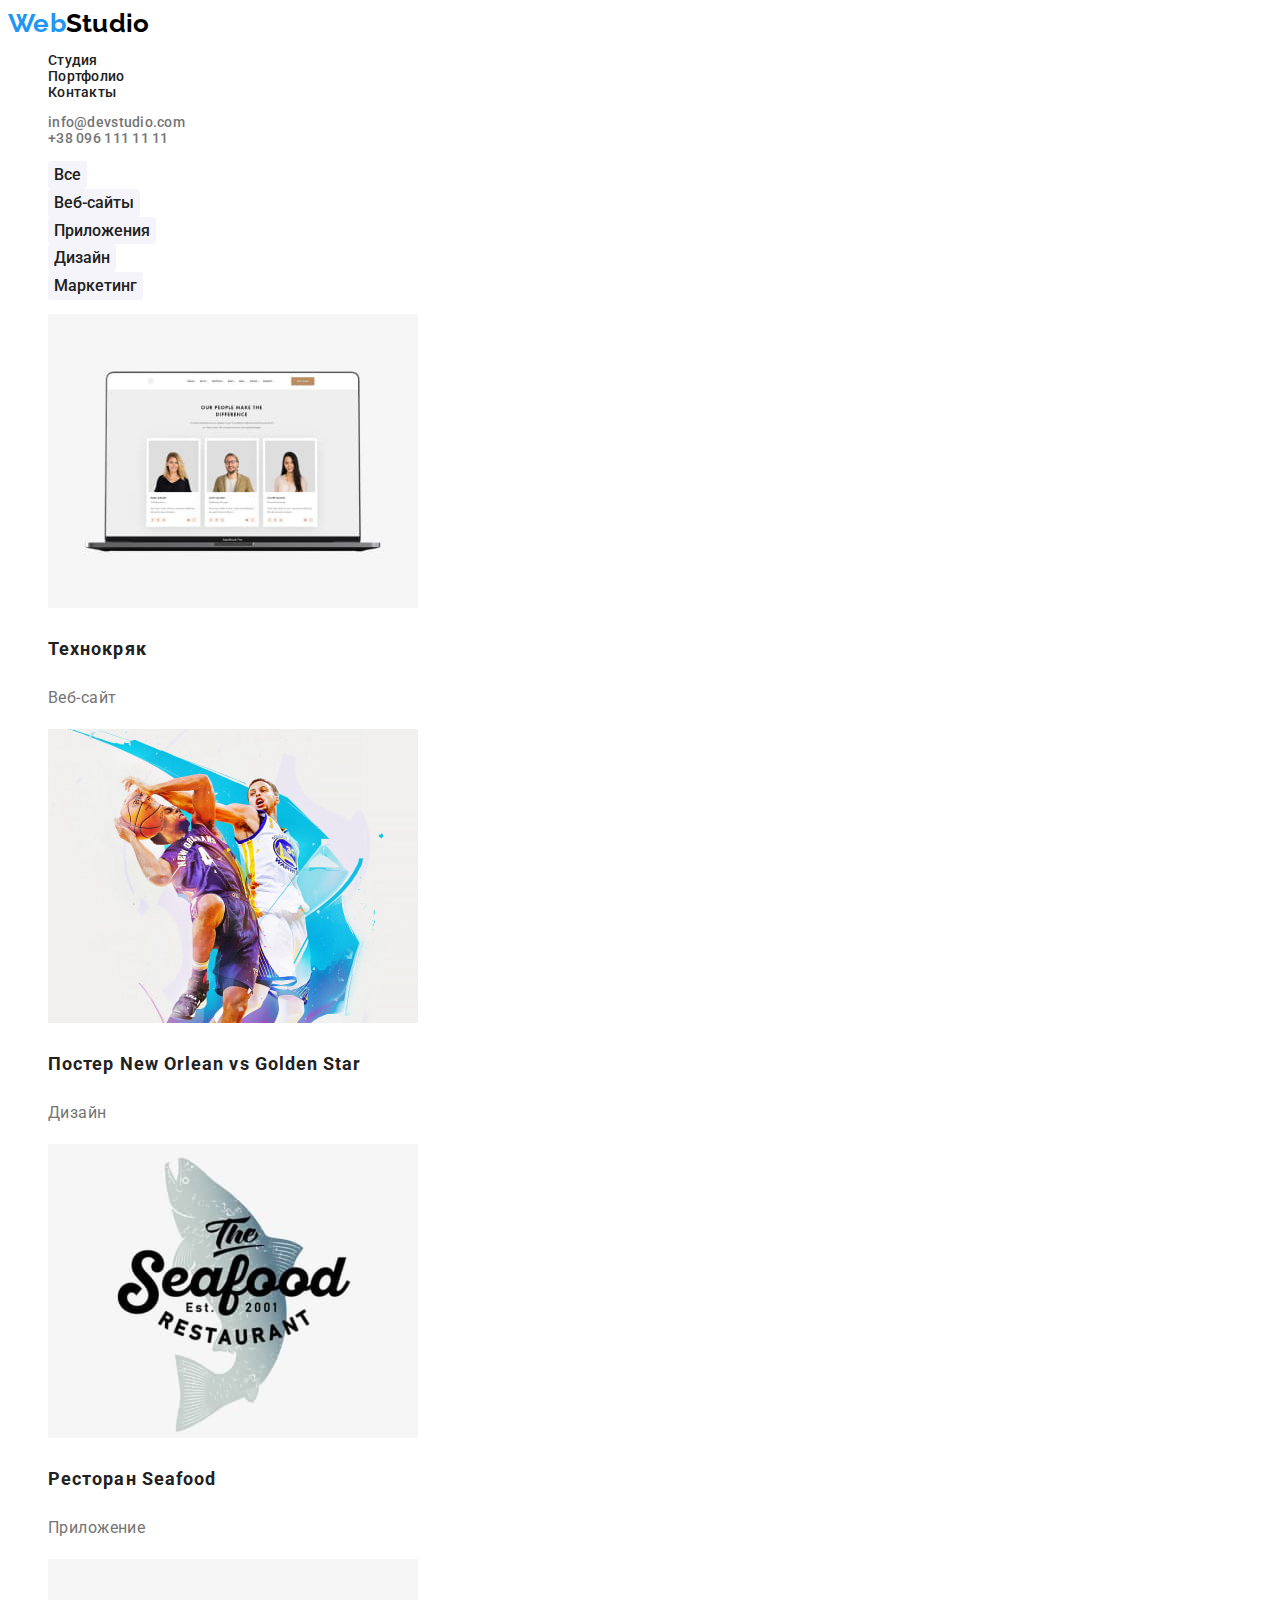
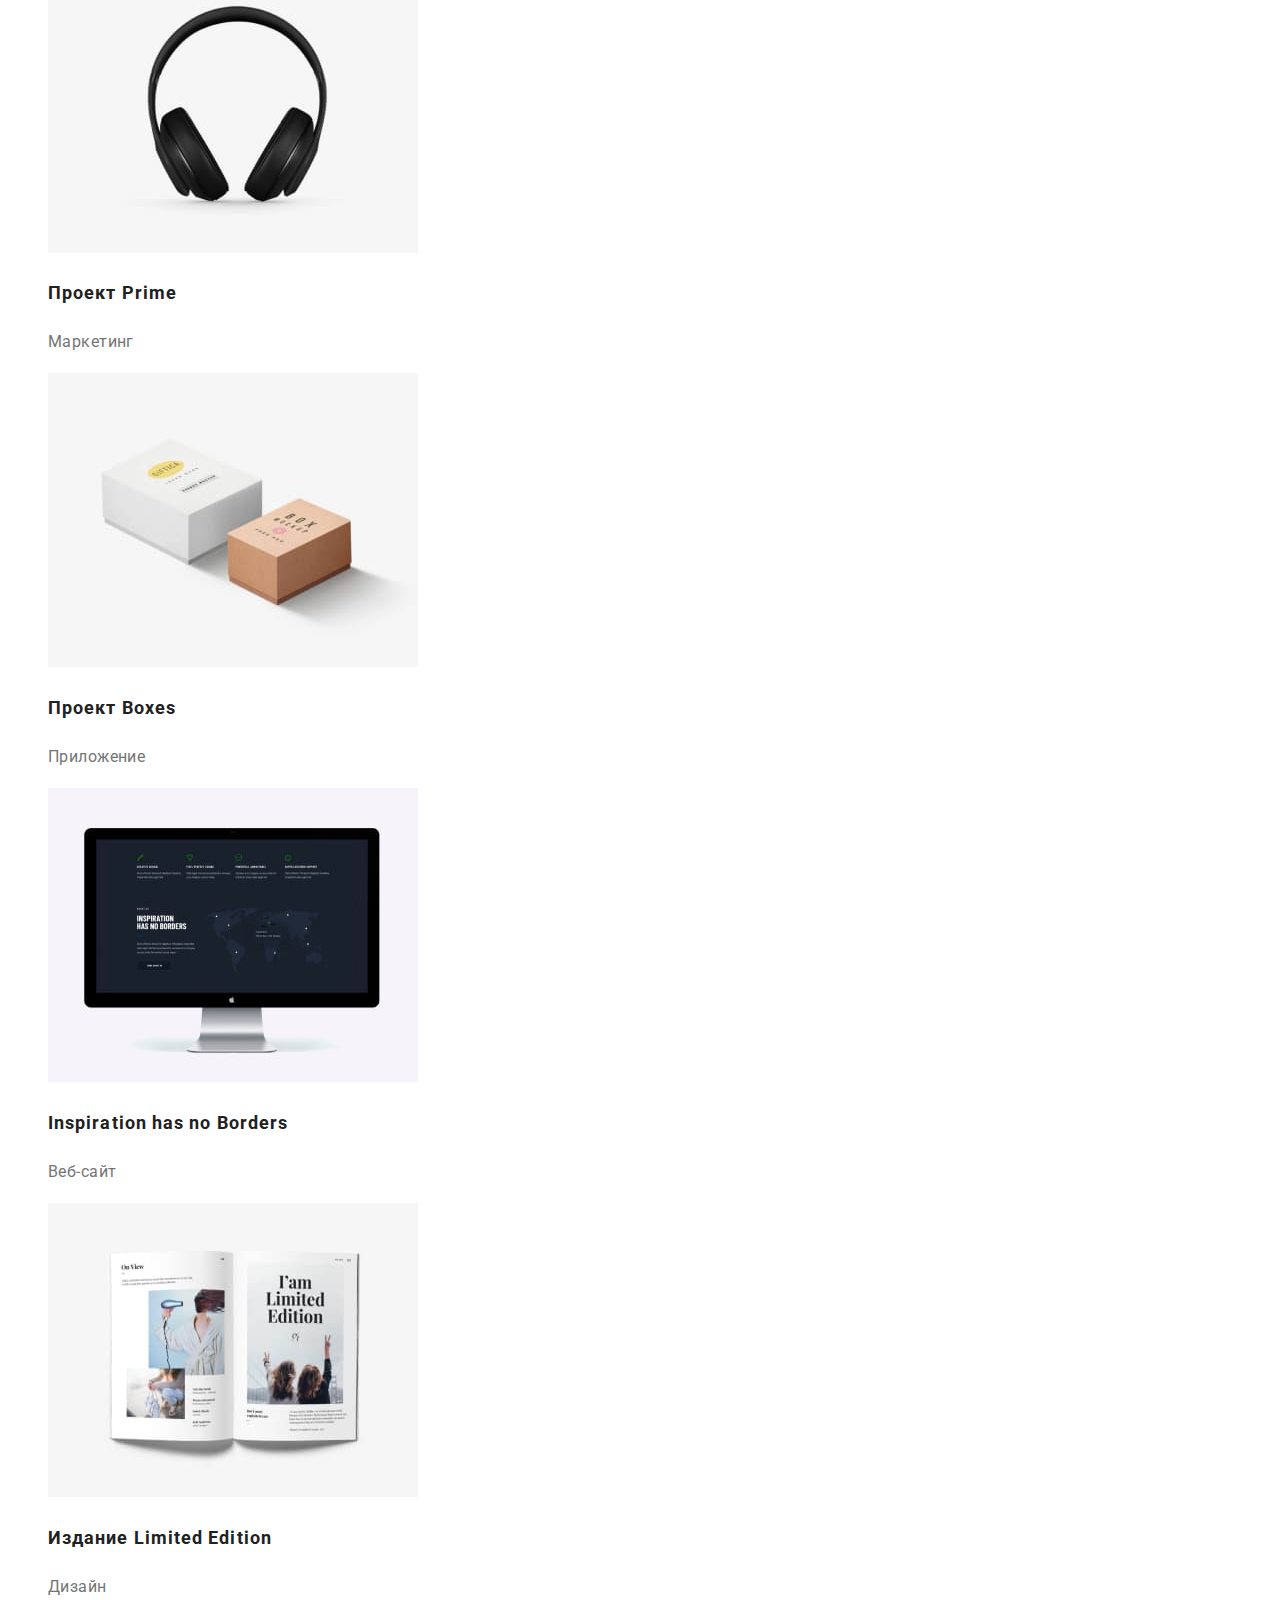
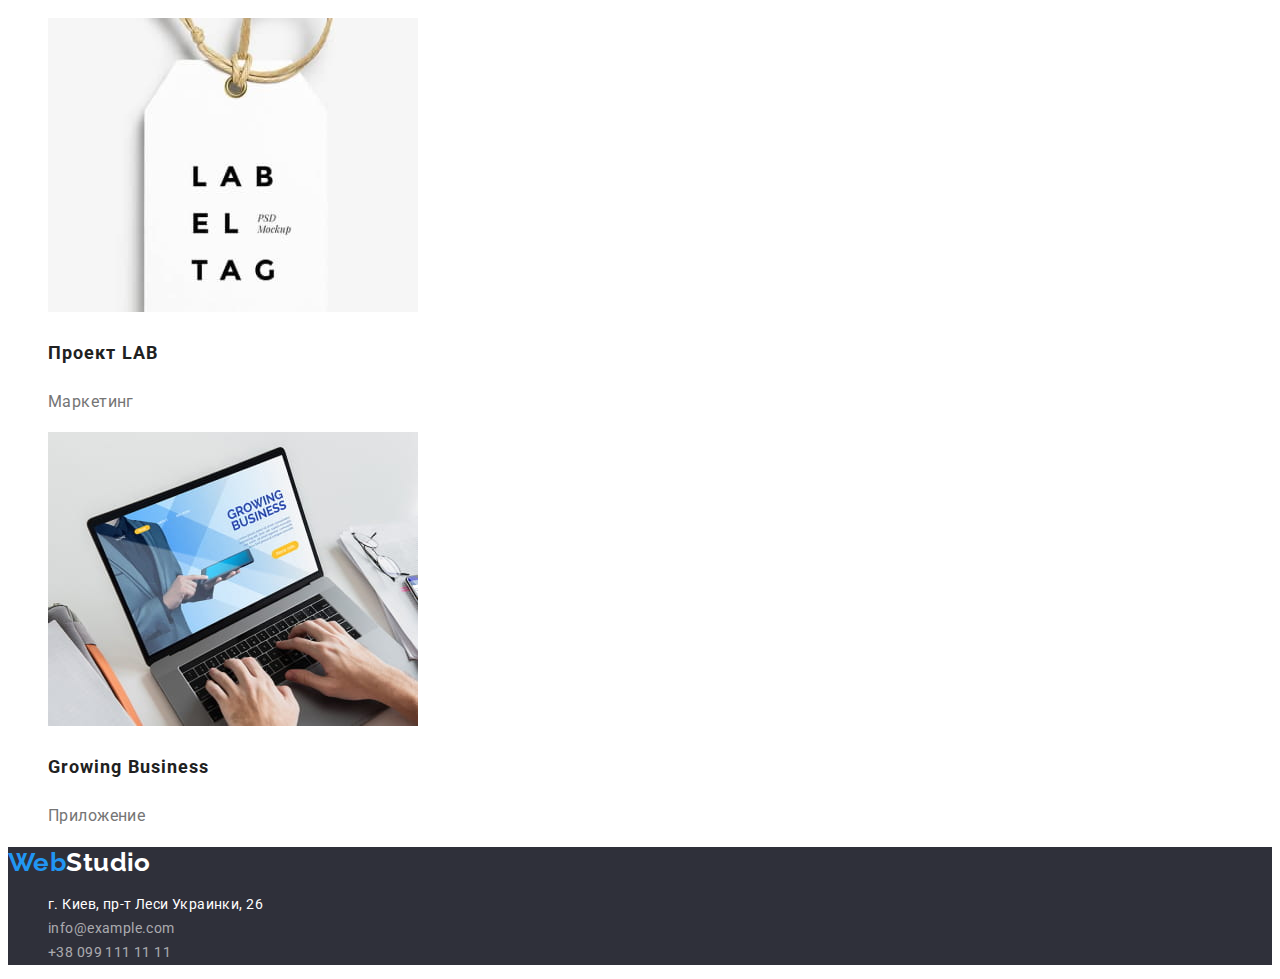
==== portfolio.html @ e0291666 "Initial commit" ====
<!DOCTYPE html>
<html lang="ru">
  <head>
    <meta charset="UTF-8" />
    <meta http-equiv="X-UA-Compatible" content="IE=edge" />
    <meta name="viewport" content="width=device-width, initial-scale=1.0" />
    <title>Portfolio</title>
    <link rel="stylesheet" href="./css/styles.css" />
    <link rel="preconnect" href="https://fonts.googleapis.com" />
    <link rel="preconnect" href="https://fonts.gstatic.com" crossorigin />
    <link
      href="https://fonts.googleapis.com/css2?family=Roboto:wght@400;500;700;900&display=swap"
      rel="stylesheet"
    />
    <link
      href="https://fonts.googleapis.com/css2?family=Raleway:wght@700&display=swap"
      rel="stylesheet"
    />
  </head>
  <body>
    <header class="header">
      <nav class="nav">
        <a href="./index.html" class="link logo">Web<span class="logo-black">Studio</span></a>
        <ul class="list nav-list">
          <li class="nav-item">
            <a href="./index.html" class="link nav-link">Студия</a>
          </li>
          <li class="nav-item">
            <a href="./portfolio.html" class="link nav-link">Портфолио</a>
          </li>
          <li class="nav-item">
            <a href="#address" class="link nav-link">Контакты</a>
          </li>
        </ul>
      </nav>
      <ul class="list contact-info-header">
        <li class="contact-item">
          <a href="mailto:info@devstudio.com" class="link contact-link"
            >info@devstudio.com</a
          >
        </li>
        <li class="contact-item">
          <a href="tel:+380961111111" class="link contact-link">+38 096 111 11 11</a>
        </li>
      </ul>
    </header>
    <main>
      <section class="projects">
        <h1 class="hidden-title">Наши проекты</h1>
        <ul class="list filter">
          <li><button type="button" class="filter-btn">Все</button></li>
          <li><button type="button" class="filter-btn">Веб-сайты</button></li>
          <li><button type="button" class="filter-btn">Приложения</button></li>
          <li><button type="button" class="filter-btn">Дизайн</button></li>
          <li><button type="button" class="filter-btn">Маркетинг</button></li>
        </ul>
        <ul class="list project-list">
          <li class="project-item">
            <a class="link project-link" href="">
              <img src="./image/porf1.jpg" alt="" width="370" />
              <h2 class="project-title">Технокряк</h2>
              <p class="project-type">Веб-сайт</p>
            </a>
          </li>
          <li>
            <a class="link project-link" href="">
              <img src="./image/porf2.jpg" alt="" width="370" />
              <h2 class="project-title">Постер New Orlean vs Golden Star</h2>
              <p class="project-type">Дизайн</p>
            </a>
          </li>
          <li>
            <a class="link project-link" href="">
              <img src="./image/porf3.jpg" alt="" width="370" />
              <h2 class="project-title">Ресторан Seafood</h2>
              <p class="project-type">Приложение</p>
            </a>
          </li>
          <li>
            <a class="link project-link" href="">
              <img src="./image/porf4.jpg" alt="" width="370" />
              <h2 class="project-title">Проект Prime</h2>
              <p class="project-type">Маркетинг</p>
            </a>
          </li>
          <li>
            <a class="link project-link" href="">
              <img src="./image/porf5.jpg" alt="" width="370" />
              <h2 class="project-title">Проект Boxes</h2>
              <p class="project-type">Приложение</p>
            </a>
          </li>
          <li>
            <a class="link project-link" href="">
              <img src="./image/porf6.jpg" alt="" width="370" />
              <h2 class="project-title">Inspiration has no Borders</h2>
              <p class="project-type">Веб-сайт</p>
            </a>
          </li>
          <li>
            <a class="link project-link" href="">
              <img src="./image/porf7.jpg" alt="" width="370" />
              <h2 class="project-title">Издание Limited Edition</h2>
              <p class="project-type">Дизайн</p>
            </a>
          </li>
          <li>
            <a class="link project-link" href="">
              <img src="./image/porf8.jpg" alt="" width="370" />
              <h2 class="project-title" >Проект LAB</h2>
              <p class="project-type">Маркетинг</p>
            </a>
          </li>
          <li>
            <a class="link project-link" href="">
              <img src="./image/porf9.jpg" alt="" width="370" />
              <h2 class="project-title">Growing Business</h2>
              <p class="project-type">Приложение</p>
            </a>
          </li>
        </ul>
      </section>
    </main>
    <footer class="footer">
      <a class="link logo" href="/"
        >Web<span class="logo-white">Studio</span></a
      >
      <address class="address" id="address">
        <ul class="list address-list">
          <li class="address-item">
            <a
              class="link address-link map-address"
              href="https://goo.gl/maps/3LtNG3wYuNu2vfbj9"
              rel="noopener noreferrer nofollow"
              target="_blank"
              >г. Киев, пр-т Леси Украинки, 26</a
            >
          </li>
          <li class="address-item">
            <a
              class="link address-link"
              href="mailto:info@example.com"
            >
              info@example.com</a
            >
          </li>
          <li class="address-item">
            <a class="link address-link" href="tel:+380991111111" 
              >+38 099 111 11 11</a
            >
          </li>
        </ul>
      </address>
    </footer>
  </body>
</html>
---- css/styles.css ----
:root {
  --brand-color: #2196f3;
  --black-color: #212121;
  --background: #2f303a;
  --grey-color: #757575;
  --white-color: #fff;
  --total-black: black;
  --transp-white: rgba(255, 255, 255, 0.6);
}
body {
  font-family: "Roboto", sans-serif;
  font-size: 14px;
  line-height: 1.71;
  letter-spacing: 0.03em;
  color: var(--grey-color)
}
.link {
  text-decoration: none;
  color: currentColor;
}
.list{ 
  list-style-type: none;
}
header {
  font-style: normal;
  font-weight: 500;
  line-height: 1.14;
  letter-spacing: 0.02em;
}
.logo {
  font-family: "Raleway";
  font-weight: 700;
  font-size: 26px;
  line-height: 1.19;
  color: var(--brand-color);
}

.logo-black {
  color: var(--total-black) ;
}
.logo-white {
  color: var(--white-color);
}

.nav-link {
  color: var(--black-color);
}

.nav-link:hover {
  color: var(--brand-color);
}

.contact-link:hover {
  color: var(--brand-color);
}

.hero {
  background: var(--background);
}
.hero-title {
  text-align: center;
  font-weight: 900;
  font-size: 44px;
  line-height: 1.36;
  letter-spacing: 0.06em;
  text-transform: uppercase;
  color: var(--white-color);
}

.order-btn {
  cursor: pointer;
  font-family: "Roboto";
  width: 200px;
  height: 50px;
  background: var(--brand-color);
  box-shadow: 0px 4px 4px rgba(0, 0, 0, 0.15);
  border-radius: 4px;
  border: 0;
  font-weight: 700;
  font-size: 16px;
  line-height: 1.87;
  align-items: center;
  text-align: center;
  letter-spacing: 0.06em;
  color: var(--white-color)
}

.hidden-title {
  display: none;
}


.characteristic-title {
  color: var(--black-color);
  font-size: 14px;
  line-height: 1.14;
  text-transform: uppercase;
}


.section-title {
  text-align: center;
  font-weight: 700;
  font-size: 36px;
  line-height: 1.17;
  color: var(--black-color);
}

.team-name {
  font-weight: 500;
  font-size: 16px;
  line-height: 1.18;
  color: var(--black-color);
}

.team-role {
  font-size: 16px;
  line-height: 1.18;
}


.footer {
  background: var(--background);
}

.address-link {
  color:  var(--transp-white);
}

.filter-btn {
  cursor: pointer;
  font-weight: 500;
  font-size: 16px;
  line-height: 1.62;
  text-align: center;
  color: var(--black-color);
  background: #f5f4fa;
  border-radius: 4px;
  border: 0;
  font-family: "Roboto";
}
.filter-btn:hover, .filter-btn:focus {
  color: var(--white-color);
  background-color: var(--brand-color);
}

.project-title {
  font-weight: 700;
  font-size: 18px;
  line-height: 2;
  letter-spacing: 0.06em;
  color: var(--black-color);
}
.project-type {
  font-size: 16px;
  line-height: 1.87;
}

address{
  font-style: normal;
}

.map-address {
  color: var(--white-color);
}
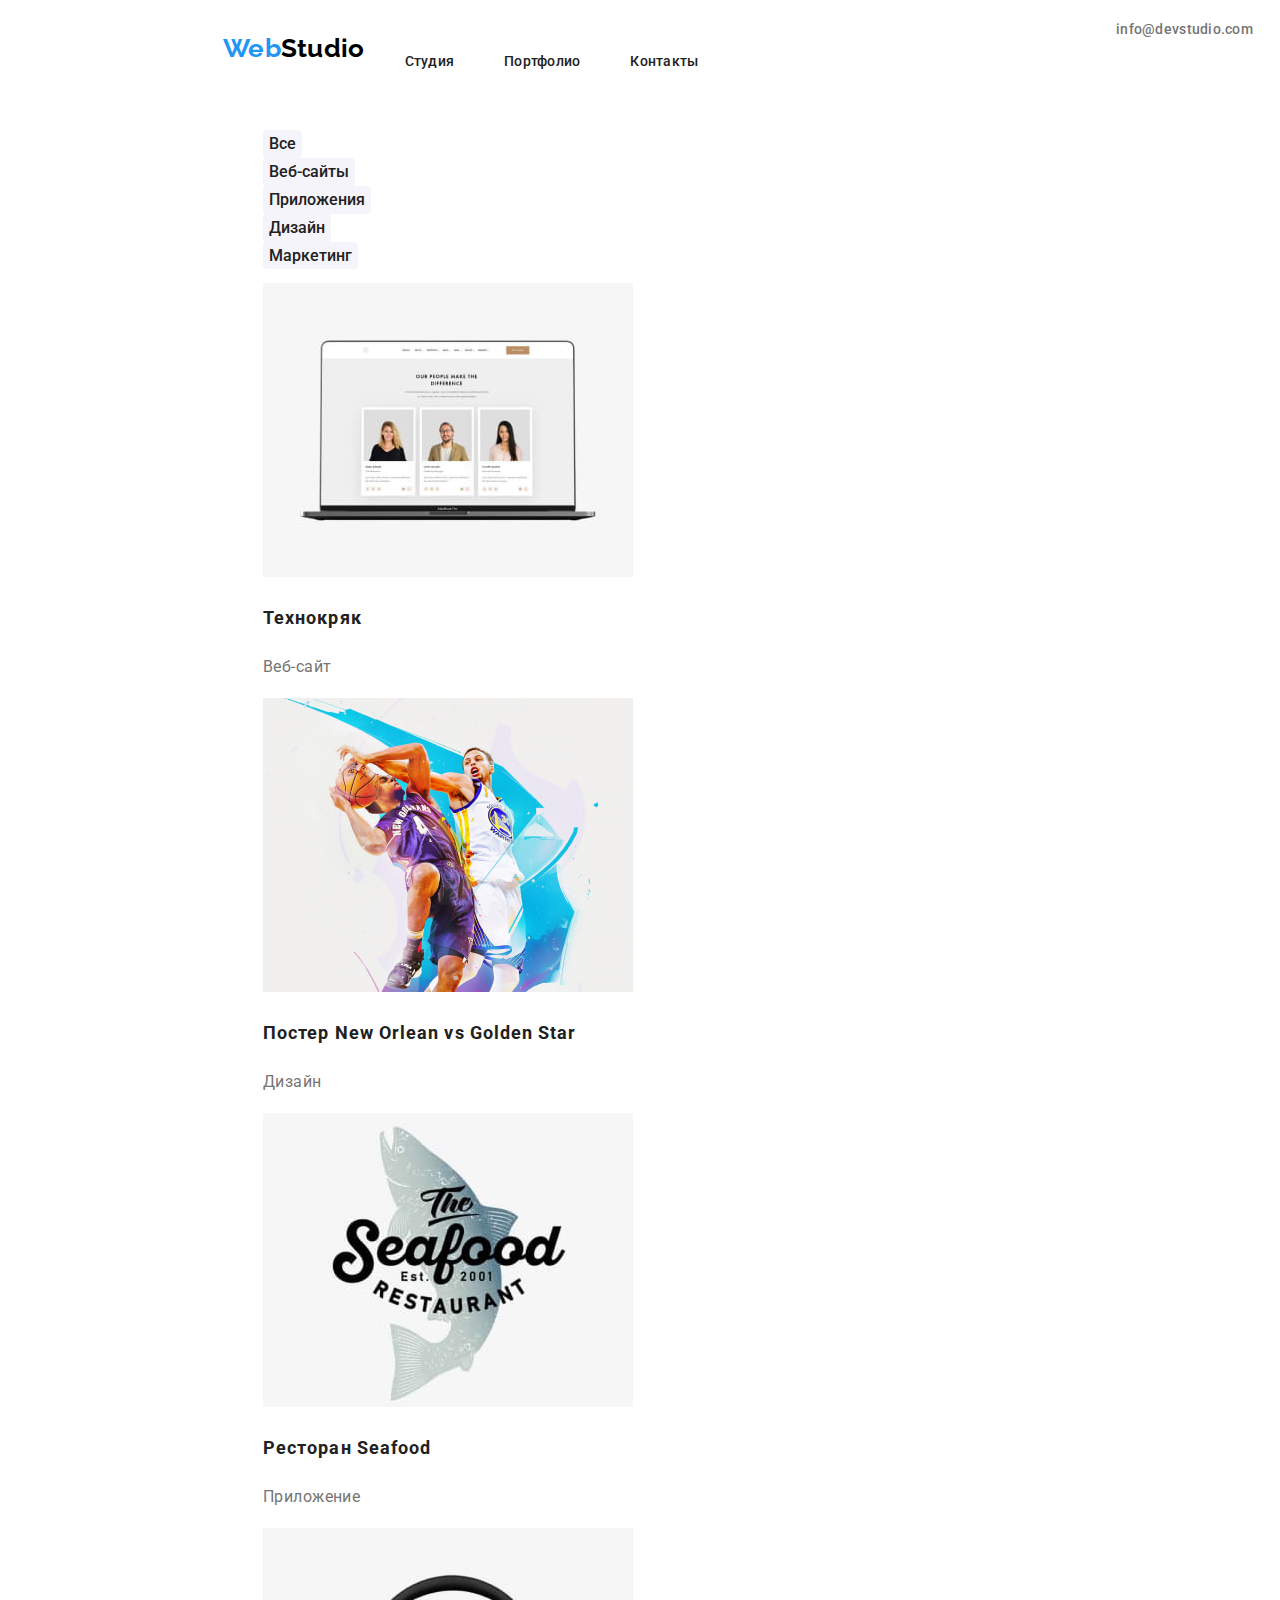
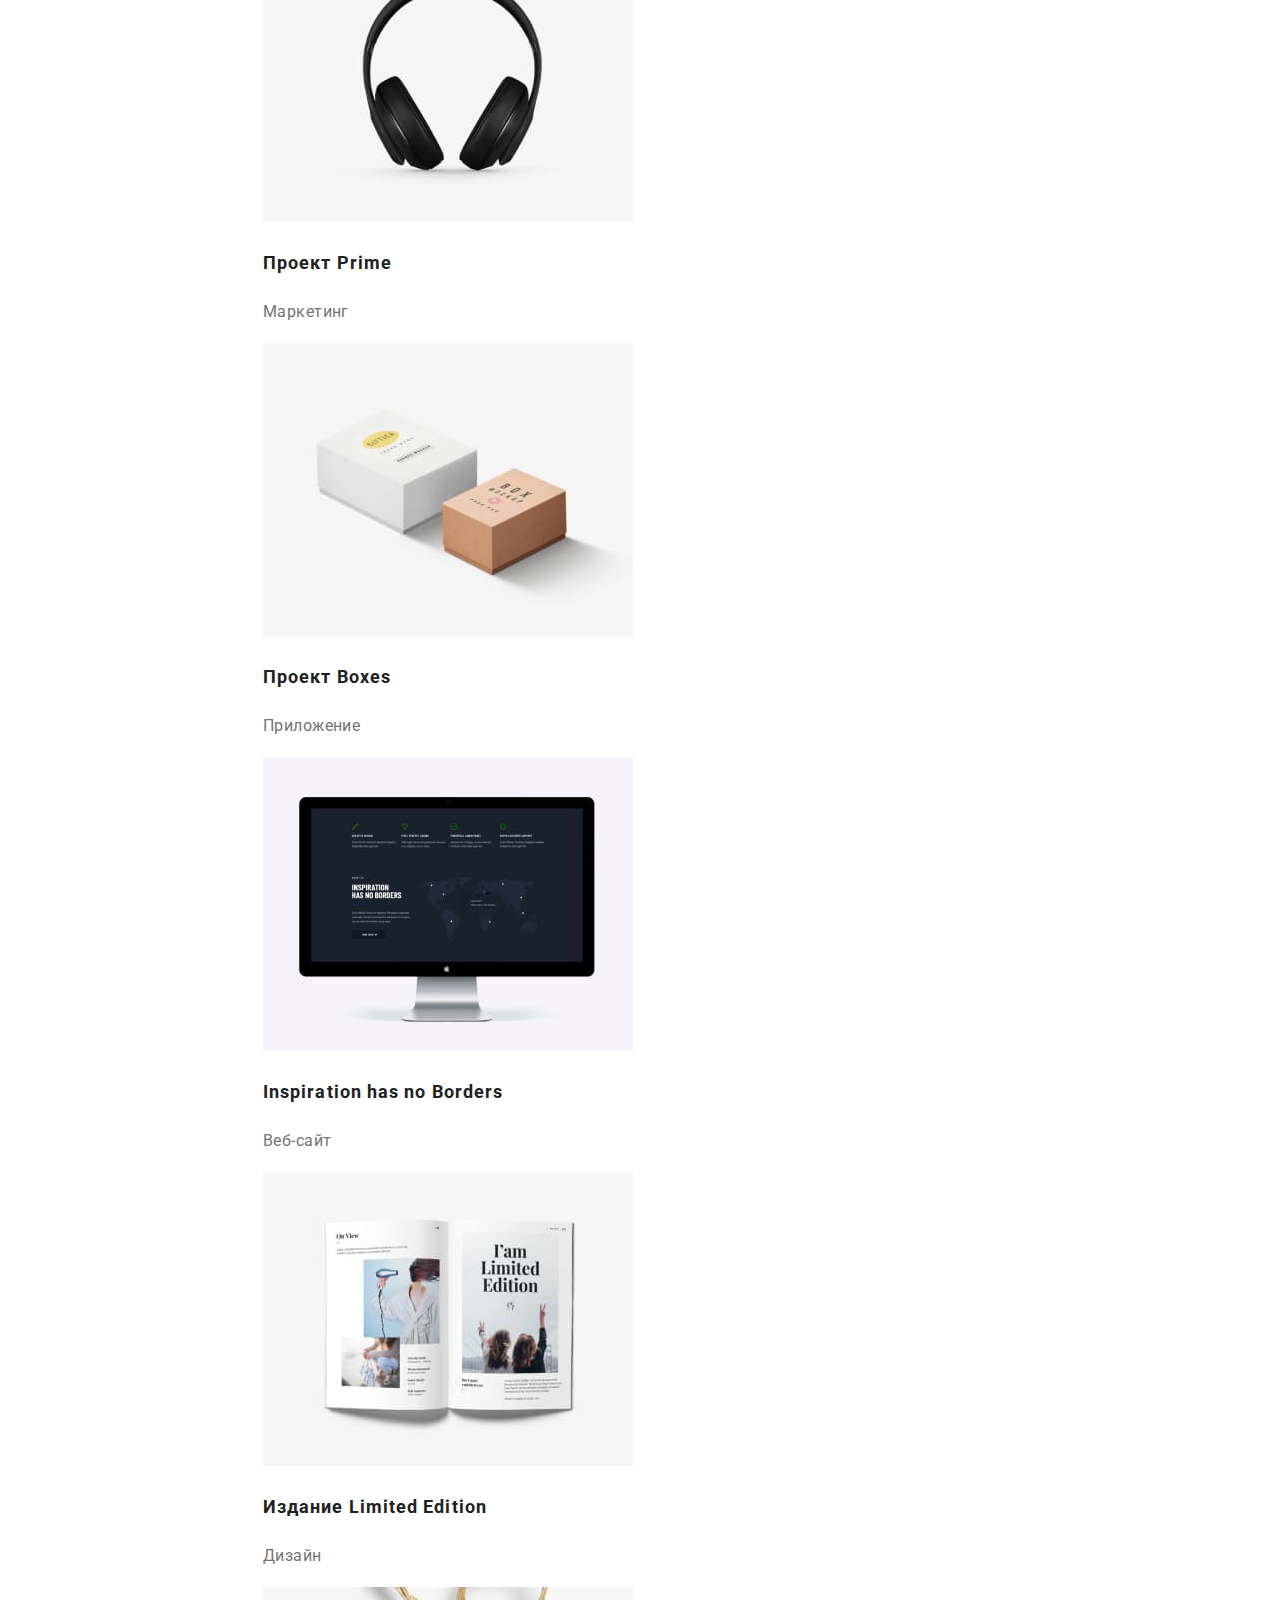
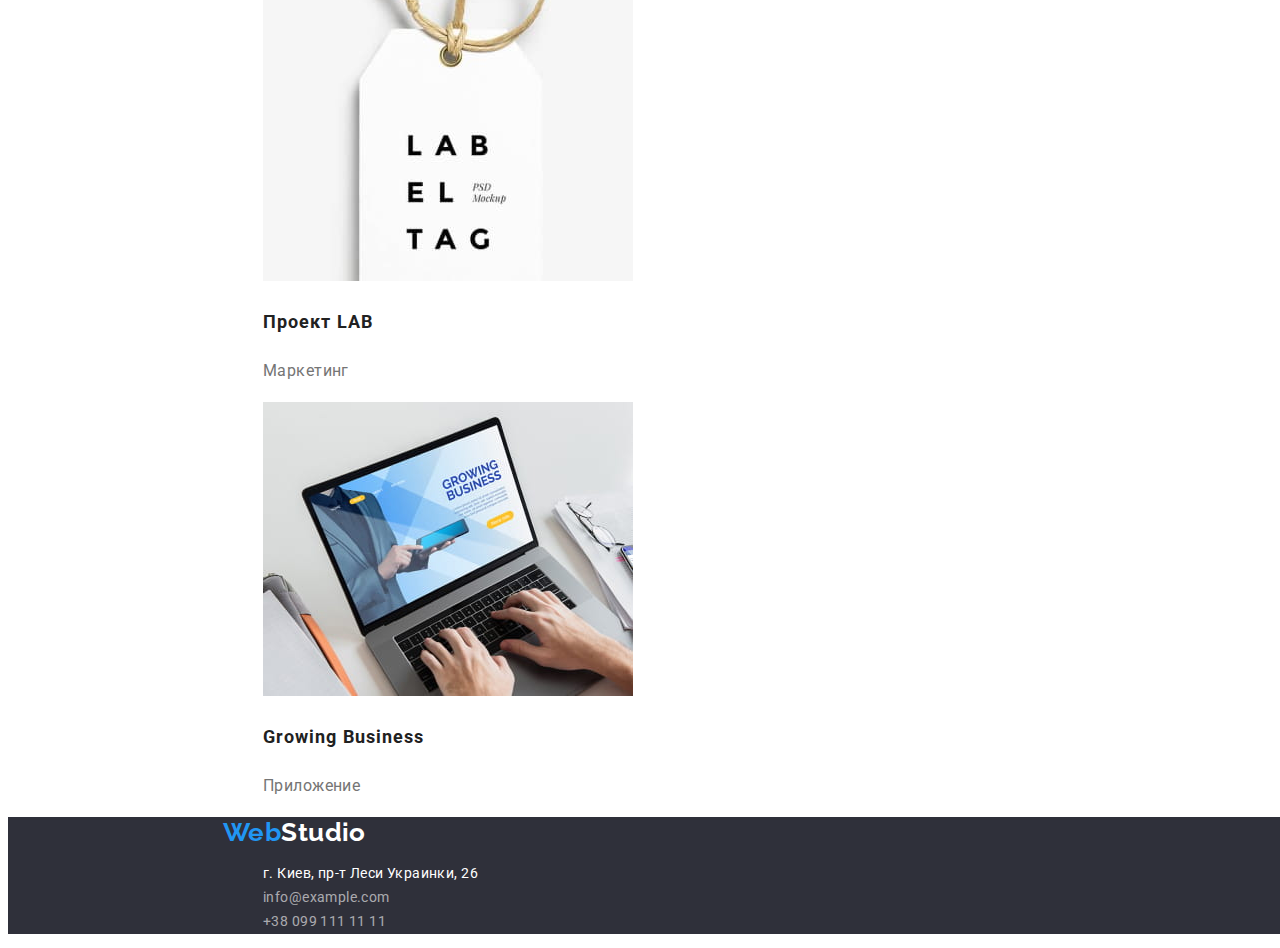
==== commit a7aea32b: "1" ====
--- a/portfolio.html
+++ b/portfolio.html
@@ -18,7 +18,7 @@
     />
   </head>
   <body>
-    <header class="header">
+    <header class="header container">
       <nav class="nav">
         <a href="./index.html" class="link logo">Web<span class="logo-black">Studio</span></a>
         <ul class="list nav-list">
@@ -45,7 +45,7 @@
       </ul>
     </header>
     <main>
-      <section class="projects">
+      <section class="projects container">
         <h1 class="hidden-title">Наши проекты</h1>
         <ul class="list filter">
           <li><button type="button" class="filter-btn">Все</button></li>
@@ -121,7 +121,7 @@
         </ul>
       </section>
     </main>
-    <footer class="footer">
+    <footer class="footer container">
       <a class="link logo" href="/"
         >Web<span class="logo-white">Studio</span></a
       >
--- a/css/styles.css
+++ b/css/styles.css
@@ -12,13 +12,13 @@
   font-size: 14px;
   line-height: 1.71;
   letter-spacing: 0.03em;
-  color: var(--grey-color)
+  color: var(--grey-color);
 }
 .link {
   text-decoration: none;
   color: currentColor;
 }
-.list{ 
+.list {
   list-style-type: none;
 }
 header {
@@ -26,6 +26,8 @@
   font-weight: 500;
   line-height: 1.14;
   letter-spacing: 0.02em;
+  display: flex;
+  justify-content: space-between;
 }
 .logo {
   font-family: "Raleway";
@@ -33,15 +35,21 @@
   font-size: 26px;
   line-height: 1.19;
   color: var(--brand-color);
+  padding-top: 25px;
+  padding-bottom: 25px;
 }
 
 .logo-black {
-  color: var(--total-black) ;
+  color: var(--total-black);
 }
 .logo-white {
   color: var(--white-color);
 }
 
+.nav-list {
+  padding-bottom: 32px;
+  padding-top: 32px;
+}
 .nav-link {
   color: var(--black-color);
 }
@@ -56,6 +64,10 @@
 
 .hero {
   background: var(--background);
+  height: 600px;
+  width: auto;
+  padding-top: 94px;
+  padding-bottom: 94px;
 }
 .hero-title {
   text-align: center;
@@ -82,21 +94,21 @@
   align-items: center;
   text-align: center;
   letter-spacing: 0.06em;
-  color: var(--white-color)
+  color: var(--white-color);
+  padding: 10 32;
 }
 
 .hidden-title {
   display: none;
 }
-
 
 .characteristic-title {
   color: var(--black-color);
   font-size: 14px;
   line-height: 1.14;
   text-transform: uppercase;
-}
-
+  margin-bottom: 10px;
+}
 
 .section-title {
   text-align: center;
@@ -104,6 +116,7 @@
   font-size: 36px;
   line-height: 1.17;
   color: var(--black-color);
+  margin-bottom: 50px;
 }
 
 .team-name {
@@ -118,13 +131,12 @@
   line-height: 1.18;
 }
 
-
 .footer {
   background: var(--background);
 }
 
 .address-link {
-  color:  var(--transp-white);
+  color: var(--transp-white);
 }
 
 .filter-btn {
@@ -139,7 +151,8 @@
   border: 0;
   font-family: "Roboto";
 }
-.filter-btn:hover, .filter-btn:focus {
+.filter-btn:hover,
+.filter-btn:focus {
   color: var(--white-color);
   background-color: var(--brand-color);
 }
@@ -156,10 +169,59 @@
   line-height: 1.87;
 }
 
-address{
+address {
   font-style: normal;
 }
 
 .map-address {
   color: var(--white-color);
+}
+
+.characteristic-list {
+  max-width: 1170px;
+  margin: 94px auto;
+  padding: 0 15px;
+  display: flex;
+  justify-content: space-between;
+}
+.characteristic-item {
+  width: 270px;
+}
+
+.activity-list {
+  width: 1170px;
+  display: flex;
+  justify-content: space-between;
+  margin: 0 auto;
+}
+
+.team {
+  margin-top: 94px;
+  padding: 94px 215px;
+}
+
+.team-list {
+  display: flex;
+  justify-content: space-between;
+}
+
+.nav-list {
+  display: flex;
+  justify-content: space-between;
+  width: 294px;
+  margin-right: 93px;
+}
+.nav {
+  display: flex;
+}
+.contact-info-header {
+  width: 307px;
+  display: flex;
+  justify-content: space-between;
+}
+
+.container{
+  width: 1200px;
+  padding-right: 215px;
+  padding-left: 215px;
 }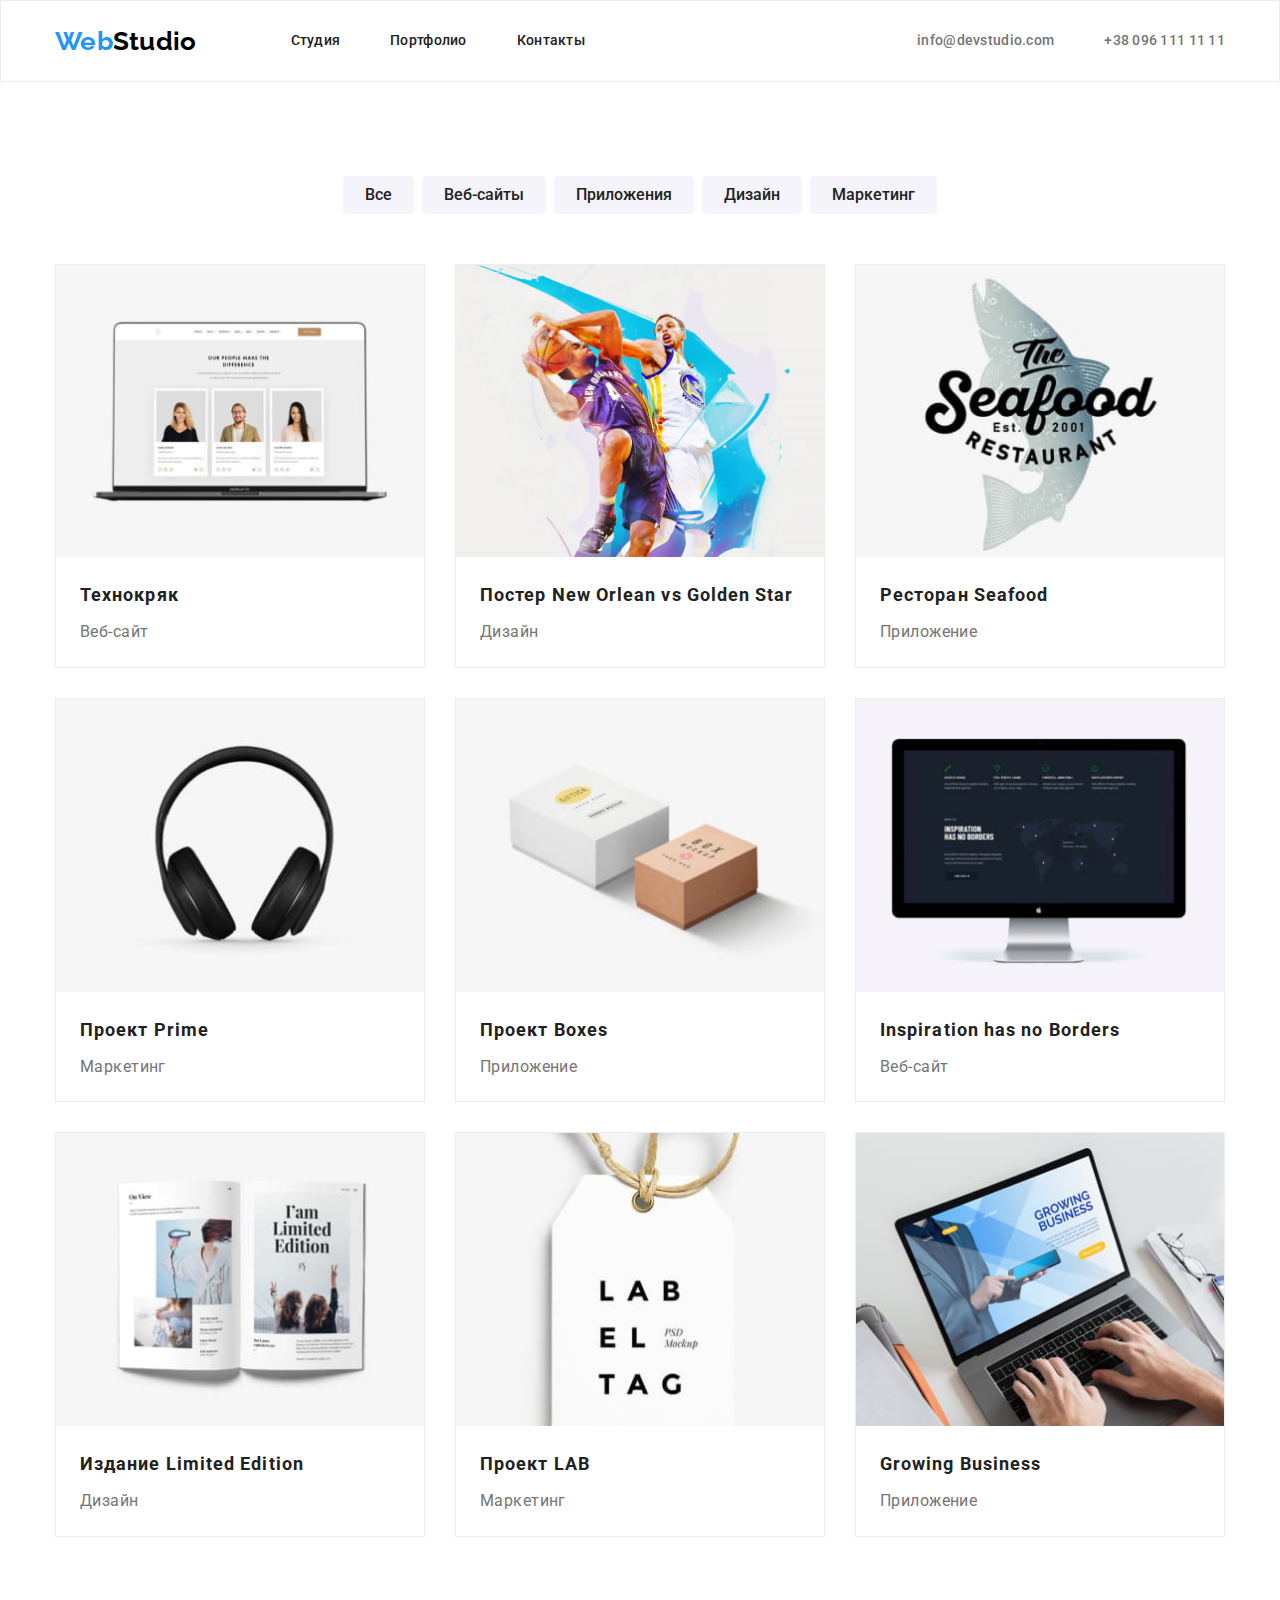
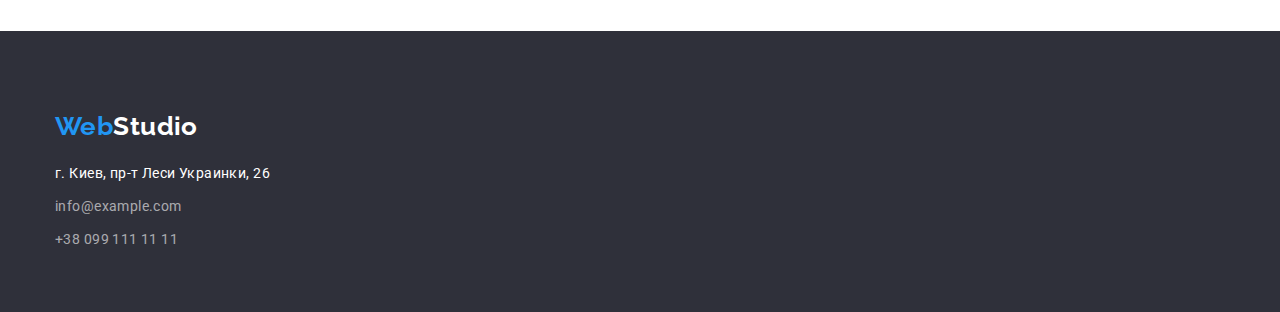
==== commit 83c5b7cd: "1attempt" ====
--- a/portfolio.html
+++ b/portfolio.html
@@ -5,6 +5,7 @@
     <meta http-equiv="X-UA-Compatible" content="IE=edge" />
     <meta name="viewport" content="width=device-width, initial-scale=1.0" />
     <title>Portfolio</title>
+    <link rel="stylesheet" href="./css/modern-normalise.css">
     <link rel="stylesheet" href="./css/styles.css" />
     <link rel="preconnect" href="https://fonts.googleapis.com" />
     <link rel="preconnect" href="https://fonts.gstatic.com" crossorigin />
@@ -18,139 +19,151 @@
     />
   </head>
   <body>
-    <header class="header container">
-      <nav class="nav">
-        <a href="./index.html" class="link logo">Web<span class="logo-black">Studio</span></a>
-        <ul class="list nav-list">
-          <li class="nav-item">
-            <a href="./index.html" class="link nav-link">Студия</a>
+    <header class="header">
+      <div class="container header-container">
+        <nav class="nav">
+          <a href="./index.html" class="link logo">Web<span class="logo-black">Studio</span></a>
+          <ul class="list nav-list">
+            <li class="nav-item">
+              <a href="./index.html" class="link nav-link"
+                >Студия</a>
+            </li>
+            <li class="nav-item"><a href="./portfolio.html" class="link nav-link">Портфолио</a></li>
+            <li class="nav-item"><a href="#address" class="link nav-link">Контакты</a></li>
+          </ul>
+        </nav>
+        <ul class="list contact-info-header">
+          <li class="contact-item">
+            <a href="mailto:info@devstudio.com" class="link contact-link"
+          >info@devstudio.com</a>
           </li>
-          <li class="nav-item">
-            <a href="./portfolio.html" class="link nav-link">Портфолио</a>
-          </li>
-          <li class="nav-item">
-            <a href="#address" class="link nav-link">Контакты</a>
+          <li class="contact-item">
+        <a href="tel:+380961111111" class="link contact-link">+38 096 111 11 11</a>
           </li>
         </ul>
-      </nav>
-      <ul class="list contact-info-header">
-        <li class="contact-item">
-          <a href="mailto:info@devstudio.com" class="link contact-link"
-            >info@devstudio.com</a
-          >
-        </li>
-        <li class="contact-item">
-          <a href="tel:+380961111111" class="link contact-link">+38 096 111 11 11</a>
-        </li>
-      </ul>
+      </div>
+      
     </header>
     <main>
-      <section class="projects container">
-        <h1 class="hidden-title">Наши проекты</h1>
-        <ul class="list filter">
-          <li><button type="button" class="filter-btn">Все</button></li>
-          <li><button type="button" class="filter-btn">Веб-сайты</button></li>
-          <li><button type="button" class="filter-btn">Приложения</button></li>
-          <li><button type="button" class="filter-btn">Дизайн</button></li>
-          <li><button type="button" class="filter-btn">Маркетинг</button></li>
-        </ul>
-        <ul class="list project-list">
-          <li class="project-item">
-            <a class="link project-link" href="">
-              <img src="./image/porf1.jpg" alt="" width="370" />
-              <h2 class="project-title">Технокряк</h2>
-              <p class="project-type">Веб-сайт</p>
-            </a>
-          </li>
-          <li>
-            <a class="link project-link" href="">
-              <img src="./image/porf2.jpg" alt="" width="370" />
-              <h2 class="project-title">Постер New Orlean vs Golden Star</h2>
-              <p class="project-type">Дизайн</p>
-            </a>
-          </li>
-          <li>
-            <a class="link project-link" href="">
-              <img src="./image/porf3.jpg" alt="" width="370" />
-              <h2 class="project-title">Ресторан Seafood</h2>
-              <p class="project-type">Приложение</p>
-            </a>
-          </li>
-          <li>
-            <a class="link project-link" href="">
-              <img src="./image/porf4.jpg" alt="" width="370" />
-              <h2 class="project-title">Проект Prime</h2>
-              <p class="project-type">Маркетинг</p>
-            </a>
-          </li>
-          <li>
-            <a class="link project-link" href="">
-              <img src="./image/porf5.jpg" alt="" width="370" />
-              <h2 class="project-title">Проект Boxes</h2>
-              <p class="project-type">Приложение</p>
-            </a>
-          </li>
-          <li>
-            <a class="link project-link" href="">
-              <img src="./image/porf6.jpg" alt="" width="370" />
-              <h2 class="project-title">Inspiration has no Borders</h2>
-              <p class="project-type">Веб-сайт</p>
-            </a>
-          </li>
-          <li>
-            <a class="link project-link" href="">
-              <img src="./image/porf7.jpg" alt="" width="370" />
-              <h2 class="project-title">Издание Limited Edition</h2>
-              <p class="project-type">Дизайн</p>
-            </a>
-          </li>
-          <li>
-            <a class="link project-link" href="">
-              <img src="./image/porf8.jpg" alt="" width="370" />
-              <h2 class="project-title" >Проект LAB</h2>
-              <p class="project-type">Маркетинг</p>
-            </a>
-          </li>
-          <li>
-            <a class="link project-link" href="">
-              <img src="./image/porf9.jpg" alt="" width="370" />
-              <h2 class="project-title">Growing Business</h2>
-              <p class="project-type">Приложение</p>
-            </a>
-          </li>
-        </ul>
+      <section class="projects">
+        <div class="container project-container">
+          <h1 class="hidden-title">Наши проекты</h1>
+          <ul class="list filter-list">
+            <li><button type="button" class="filter-btn">Все</button></li>
+            <li><button type="button" class="filter-btn">Веб-сайты</button></li>
+            <li><button type="button" class="filter-btn">Приложения</button></li>
+            <li><button type="button" class="filter-btn">Дизайн</button></li>
+            <li><button type="button" class="filter-btn">Маркетинг</button></li>
+          </ul>
+          <ul class="list project-list">
+            <li class="project-item">
+              <a class="link project-link" href="">
+                <img src="./image/porf1.jpg" alt="" width="370" />
+                <div class="project-text">
+                  <h2 class="project-title">Технокряк</h2>
+                  <p class="project-type">Веб-сайт</p>
+                </div>
+              </a>
+            </li>
+            <li class="project-item">
+              <a class="link project-link" href="">
+                <img src="./image/porf2.jpg" alt="" width="370" />
+                <div class="project-text">
+                  <h2 class="project-title">Постер New Orlean vs Golden Star</h2>
+                  <p class="project-type">Дизайн</p>
+                </div>
+              </a>
+            </li>
+            <li class="project-item">
+              <a class="link project-link" href="">
+                <img src="./image/porf3.jpg" alt="" width="370" />
+                <div class="project-text">
+                  <h2 class="project-title">Ресторан Seafood</h2>
+                  <p class="project-type">Приложение</p>
+                </div>
+              </a>
+            </li>
+            <li class="project-item">
+              <a class="link project-link" href="">
+                <img src="./image/porf4.jpg" alt="" width="370" />
+                <div class="project-text">
+                  <h2 class="project-title">Проект Prime</h2>
+                  <p class="project-type">Маркетинг</p>
+                </div>
+              </a>
+            </li>
+            <li class="project-item">
+              <a class="link project-link" href="">
+                <img src="./image/porf5.jpg" alt="" width="370" />
+                <div class="project-text">
+                  <h2 class="project-title">Проект Boxes</h2>
+                  <p class="project-type">Приложение</p>
+                </div>
+              </a>
+            </li>
+            <li class="project-item">
+              <a class="link project-link" href="">
+                <img src="./image/porf6.jpg" alt="" width="370" />
+                <div class="project-text">
+                  <h2 class="project-title">Inspiration has no Borders</h2>
+                  <p class="project-type">Веб-сайт</p>
+                </div>
+              </a>
+            </li>
+            <li class="project-item">
+              <a class="link project-link" href="">
+                <img src="./image/porf7.jpg" alt="" width="370" />
+                <div class="project-text">
+                  <h2 class="project-title">Издание Limited Edition</h2>
+                  <p class="project-type">Дизайн</p>
+                </div>
+              </a>
+            </li>
+            <li class="project-item">
+              <a class="link project-link" href="">
+                <img src="./image/porf8.jpg" alt="" width="370" />
+                <div class="project-text">
+                  <h2 class="project-title" >Проект LAB</h2>
+                  <p class="project-type">Маркетинг</p>
+                </div>
+              </a>
+            </li>
+            <li class="project-item">
+              <a class="link project-link" href="">
+                <img src="./image/porf9.jpg" alt="" width="370" />
+                <div class="project-text">
+                  <h2 class="project-title">Growing Business</h2>
+                  <p class="project-type">Приложение</p>
+                </div>
+              </a>
+            </li>
+          </ul>
+      </div>
       </section>
     </main>
-    <footer class="footer container">
-      <a class="link logo" href="/"
+    <footer class="footer">
+      <div class="footer-container container">
+        <a class="link logo" href="/"
         >Web<span class="logo-white">Studio</span></a
       >
-      <address class="address" id="address">
-        <ul class="list address-list">
-          <li class="address-item">
-            <a
-              class="link address-link map-address"
-              href="https://goo.gl/maps/3LtNG3wYuNu2vfbj9"
-              rel="noopener noreferrer nofollow"
-              target="_blank"
-              >г. Киев, пр-т Леси Украинки, 26</a
-            >
-          </li>
-          <li class="address-item">
-            <a
-              class="link address-link"
-              href="mailto:info@example.com"
-            >
-              info@example.com</a
-            >
-          </li>
-          <li class="address-item">
-            <a class="link address-link" href="tel:+380991111111" 
-              >+38 099 111 11 11</a
-            >
-          </li>
-        </ul>
-      </address>
+        <address class="address" id="address">
+          <ul class="list address-list">
+            <li class="address-item">
+              <a class="link address-link map-address" href="https://goo.gl/maps/3LtNG3wYuNu2vfbj9" rel="noopener noreferrer nofollow" target="_blank"
+                >г. Киев, пр-т Леси Украинки, 26</a
+              >
+            </li>
+            <li class="address-item">
+              <a class="link address-link" href="mailto:info@example.com" >
+                info@example.com</a
+              >
+            </li>
+            <li class="address-item">
+              <a class="link address-link" href="tel:+380991111111" >+38 099 111 11 11</a>
+            </li>
+          </ul>
+        </address>
+      </div>
     </footer>
   </body>
 </html>
--- a/css/modern-normalise.css
+++ b/css/modern-normalise.css
@@ -0,0 +1,285 @@
+/*! modern-normalize v1.1.0 | MIT License | https://github.com/sindresorhus/modern-normalize */
+
+/*
+Document
+========
+*/
+
+/**
+Use a better box model (opinionated).
+*/
+
+*,
+::before,
+::after {
+	box-sizing: border-box;
+}
+
+/**
+1. Correct the line height in all browsers.
+2. Prevent adjustments of font size after orientation changes in iOS.
+3. Use a more readable tab size (opinionated).
+*/
+
+html {
+	line-height: 1.15; /* 1 */
+	-webkit-text-size-adjust: 100%; /* 2 */
+	-moz-tab-size: 4; /* 3 */
+	tab-size: 4; /* 3 */
+}
+
+/*
+Sections
+========
+*/
+
+/**
+1. Remove the margin in all browsers.
+2. Improve consistency of default fonts in all browsers. (https://github.com/sindresorhus/modern-normalize/issues/3)
+*/
+
+body {
+	margin: 0; /* 1 */
+	font-family:
+		system-ui,
+		-apple-system, /* Firefox supports this but not yet `system-ui` */
+		'Segoe UI',
+		Roboto,
+		Helvetica,
+		Arial,
+		sans-serif,
+		'Apple Color Emoji',
+		'Segoe UI Emoji'; /* 2 */
+}
+
+/*
+Grouping content
+================
+*/
+
+/**
+1. Add the correct height in Firefox.
+2. Correct the inheritance of border color in Firefox. (https://bugzilla.mozilla.org/show_bug.cgi?id=190655)
+*/
+
+hr {
+	height: 0; /* 1 */
+	color: inherit; /* 2 */
+}
+
+/*
+Text-level semantics
+====================
+*/
+
+/**
+Add the correct text decoration in Chrome, Edge, and Safari.
+*/
+
+abbr[title] {
+	text-decoration: underline dotted;
+}
+
+/**
+Add the correct font weight in Edge and Safari.
+*/
+
+b,
+strong {
+	font-weight: bolder;
+}
+
+/**
+1. Improve consistency of default fonts in all browsers. (https://github.com/sindresorhus/modern-normalize/issues/3)
+2. Correct the odd 'em' font sizing in all browsers.
+*/
+
+code,
+kbd,
+samp,
+pre {
+	font-family:
+		ui-monospace,
+		SFMono-Regular,
+		Consolas,
+		'Liberation Mono',
+		Menlo,
+		monospace; /* 1 */
+	font-size: 1em; /* 2 */
+}
+
+/**
+Add the correct font size in all browsers.
+*/
+
+small {
+	font-size: 80%;
+}
+
+/**
+Prevent 'sub' and 'sup' elements from affecting the line height in all browsers.
+*/
+
+sub,
+sup {
+	font-size: 75%;
+	line-height: 0;
+	position: relative;
+	vertical-align: baseline;
+}
+
+sub {
+	bottom: -0.25em;
+}
+
+sup {
+	top: -0.5em;
+}
+
+/*
+Tabular data
+============
+*/
+
+/**
+1. Remove text indentation from table contents in Chrome and Safari. (https://bugs.chromium.org/p/chromium/issues/detail?id=999088, https://bugs.webkit.org/show_bug.cgi?id=201297)
+2. Correct table border color inheritance in Chrome and Safari. (https://bugs.chromium.org/p/chromium/issues/detail?id=935729, https://bugs.webkit.org/show_bug.cgi?id=195016)
+*/
+
+table {
+	text-indent: 0; /* 1 */
+	border-color: inherit; /* 2 */
+}
+
+/*
+Forms
+=====
+*/
+
+/**
+1. Change the font styles in all browsers.
+2. Remove the margin in Firefox and Safari.
+*/
+
+button,
+input,
+optgroup,
+select,
+textarea {
+	font-family: inherit; /* 1 */
+	font-size: 100%; /* 1 */
+	line-height: 1.15; /* 1 */
+	margin: 0; /* 2 */
+}
+
+/**
+Remove the inheritance of text transform in Edge and Firefox.
+*/
+
+button,
+select {
+	text-transform: none;
+}
+
+/**
+Correct the inability to style clickable types in iOS and Safari.
+*/
+
+button,
+[type='button'],
+[type='reset'],
+[type='submit'] {
+	-webkit-appearance: button;
+}
+
+/**
+Remove the inner border and padding in Firefox.
+*/
+
+::-moz-focus-inner {
+	border-style: none;
+	padding: 0;
+}
+
+/**
+Restore the focus styles unset by the previous rule.
+*/
+
+:-moz-focusring {
+	outline: 1px dotted ButtonText;
+}
+
+/**
+Remove the additional ':invalid' styles in Firefox.
+See: https://github.com/mozilla/gecko-dev/blob/2f9eacd9d3d995c937b4251a5557d95d494c9be1/layout/style/res/forms.css#L728-L737
+*/
+
+:-moz-ui-invalid {
+	box-shadow: none;
+}
+
+/**
+Remove the padding so developers are not caught out when they zero out 'fieldset' elements in all browsers.
+*/
+
+legend {
+	padding: 0;
+}
+
+/**
+Add the correct vertical alignment in Chrome and Firefox.
+*/
+
+progress {
+	vertical-align: baseline;
+}
+
+/**
+Correct the cursor style of increment and decrement buttons in Safari.
+*/
+
+::-webkit-inner-spin-button,
+::-webkit-outer-spin-button {
+	height: auto;
+}
+
+/**
+1. Correct the odd appearance in Chrome and Safari.
+2. Correct the outline style in Safari.
+*/
+
+[type='search'] {
+	-webkit-appearance: textfield; /* 1 */
+	outline-offset: -2px; /* 2 */
+}
+
+/**
+Remove the inner padding in Chrome and Safari on macOS.
+*/
+
+::-webkit-search-decoration {
+	-webkit-appearance: none;
+}
+
+/**
+1. Correct the inability to style clickable types in iOS and Safari.
+2. Change font properties to 'inherit' in Safari.
+*/
+
+::-webkit-file-upload-button {
+	-webkit-appearance: button; /* 1 */
+	font: inherit; /* 2 */
+}
+
+/*
+Interactive
+===========
+*/
+
+/*
+Add the correct display in Chrome and Safari.
+*/
+
+summary {
+	display: list-item;
+}--- a/css/styles.css
+++ b/css/styles.css
@@ -6,13 +6,31 @@
   --white-color: #fff;
   --total-black: black;
   --transp-white: rgba(255, 255, 255, 0.6);
+  --white-bgrnd:#F5F4FA;
+  --border:#ECECEC;
+  --portfolio-border: #eee;
 }
 body {
+  color: var(--grey-color);
   font-family: "Roboto", sans-serif;
   font-size: 14px;
   line-height: 1.71;
   letter-spacing: 0.03em;
-  color: var(--grey-color);
+
+}
+
+h1,h2,h3,h4,p {
+  margin: 0;
+}
+
+ul,ol{
+  padding: 0;
+  margin: 0;
+}
+img{
+  display: block;
+  max-width: 100%;
+  height: auto;
 }
 .link {
   text-decoration: none;
@@ -26,30 +44,31 @@
   font-weight: 500;
   line-height: 1.14;
   letter-spacing: 0.02em;
-  display: flex;
-  justify-content: space-between;
+  border: 1px solid var(--border);
 }
 .logo {
+  display: block;
+  padding-top: 20px;
+  padding-bottom: 20px; 
+
+  color: var(--brand-color);
+
   font-family: "Raleway";
   font-weight: 700;
   font-size: 26px;
   line-height: 1.19;
-  color: var(--brand-color);
-  padding-top: 25px;
-  padding-bottom: 25px;
+
+
 }
 
 .logo-black {
   color: var(--total-black);
+
 }
 .logo-white {
   color: var(--white-color);
 }
 
-.nav-list {
-  padding-bottom: 32px;
-  padding-top: 32px;
-}
 .nav-link {
   color: var(--black-color);
 }
@@ -63,23 +82,31 @@
 }
 
 .hero {
+  width: auto;
+  padding-top: 200px;
+  padding-bottom: 200px; 
   background: var(--background);
-  height: 600px;
-  width: auto;
-  padding-top: 94px;
-  padding-bottom: 94px;
+
 }
 .hero-title {
+  color: var(--white-color); 
   text-align: center;
   font-weight: 900;
   font-size: 44px;
   line-height: 1.36;
   letter-spacing: 0.06em;
   text-transform: uppercase;
+ 
+}
+
+.order-btn {
+  display: block;
+  margin-left: auto;
+  margin-right: auto;
+  margin-top: 30px;
+
   color: var(--white-color);
-}
-
-.order-btn {
+
   cursor: pointer;
   font-family: "Roboto";
   width: 200px;
@@ -94,8 +121,6 @@
   align-items: center;
   text-align: center;
   letter-spacing: 0.06em;
-  color: var(--white-color);
-  padding: 10 32;
 }
 
 .hidden-title {
@@ -107,26 +132,46 @@
   font-size: 14px;
   line-height: 1.14;
   text-transform: uppercase;
-  margin-bottom: 10px;
+}
+
+.characteristic-text {
+  margin-top: 10px;
+}
+
+.activity-title {
+  margin-top: -94px;
 }
 
 .section-title {
+  color: var(--black-color);
   text-align: center;
   font-weight: 700;
   font-size: 36px;
   line-height: 1.17;
-  color: var(--black-color);
-  margin-bottom: 50px;
-}
-
+}
+.team-item {
+  display: flex;
+  flex-direction: column;
+  align-items: center;
+  padding-bottom: 30px;
+
+  background-color: var(--white-color);
+
+  box-shadow: 0px 1px 3px rgba(0, 0, 0, 0.12), 0px 1px 1px rgba(0, 0, 0, 0.14), 0px 2px 1px rgba(0, 0, 0, 0.2);
+  border-radius: 0px 0px 4px 4px;
+  
+}
 .team-name {
+  margin-top: 30px;
+  color: var(--black-color);
+
   font-weight: 500;
   font-size: 16px;
   line-height: 1.18;
-  color: var(--black-color);
 }
 
 .team-role {
+  margin-top: 10px;
   font-size: 16px;
   line-height: 1.18;
 }
@@ -139,14 +184,34 @@
   color: var(--transp-white);
 }
 
+.project-container {
+  display: flex;
+  flex-direction: column;
+}
+
+.filter-list {
+  display: flex;
+  margin-left: auto;
+  margin-right: auto; 
+  gap: 8px;
+  padding-bottom: 16px;
+}
+.project-list {
+  display: flex;
+  margin-top: 34px;
+  flex-wrap: wrap;
+  gap: 30px;
+}
 .filter-btn {
+  padding: 6px 22px;
+  color: var(--black-color);
+  background: #f5f4fa;
+
   cursor: pointer;
   font-weight: 500;
   font-size: 16px;
   line-height: 1.62;
   text-align: center;
-  color: var(--black-color);
-  background: #f5f4fa;
   border-radius: 4px;
   border: 0;
   font-family: "Roboto";
@@ -158,13 +223,15 @@
 }
 
 .project-title {
+  color: var(--black-color);
+
   font-weight: 700;
   font-size: 18px;
   line-height: 2;
   letter-spacing: 0.06em;
-  color: var(--black-color);
 }
 .project-type {
+  margin-top: 4px;
   font-size: 16px;
   line-height: 1.87;
 }
@@ -178,11 +245,8 @@
 }
 
 .characteristic-list {
-  max-width: 1170px;
-  margin: 94px auto;
-  padding: 0 15px;
-  display: flex;
-  justify-content: space-between;
+  display: flex;
+  gap: 30px;
 }
 .characteristic-item {
   width: 270px;
@@ -191,37 +255,77 @@
 .activity-list {
   width: 1170px;
   display: flex;
-  justify-content: space-between;
-  margin: 0 auto;
+  gap: 30px;
+  margin: 50px auto 0 auto;
 }
 
 .team {
-  margin-top: 94px;
-  padding: 94px 215px;
+  background-color: var(--white-bgrnd);
 }
 
 .team-list {
   display: flex;
-  justify-content: space-between;
+  margin-top: 50px;
+  gap: 30px;
 }
 
 .nav-list {
   display: flex;
-  justify-content: space-between;
-  width: 294px;
-  margin-right: 93px;
+  align-items: center;
+  gap: 50px;
+
 }
 .nav {
   display: flex;
+  align-items: center;
+  gap: 94px;
 }
 .contact-info-header {
-  width: 307px;
-  display: flex;
-  justify-content: space-between;
+  display: flex;
+  align-items: center;
+  gap: 50px;
+  margin-left: auto;
 }
 
 .container{
   width: 1200px;
-  padding-right: 215px;
-  padding-left: 215px;
+  padding: 94px 15px;
+
+  margin-left: auto;
+  margin-right: auto;
+}
+.header-container {
+  display: flex;
+  align-items: center;
+  padding-top: 0;
+  padding-bottom: 0;
+
+}
+.nav-link {
+  display: block;
+  padding-top: 32px;
+  padding-bottom: 32px;
+}
+.contact-link{
+  display: block;
+  padding-bottom: 32px;
+  padding-top: 32px;
+}
+.footer-container {
+  padding-top: 60px;
+  padding-bottom: 60px;
+}
+
+.address-list {
+  display: flex;
+  flex-direction: column;
+  gap: 9px;
+}
+.project-item {
+  background: var(--white-color);
+  border: 1px solid var(--portfolio-border);
+  width: 370px;
+}
+.project-text {
+  padding: 20px 24px;
 }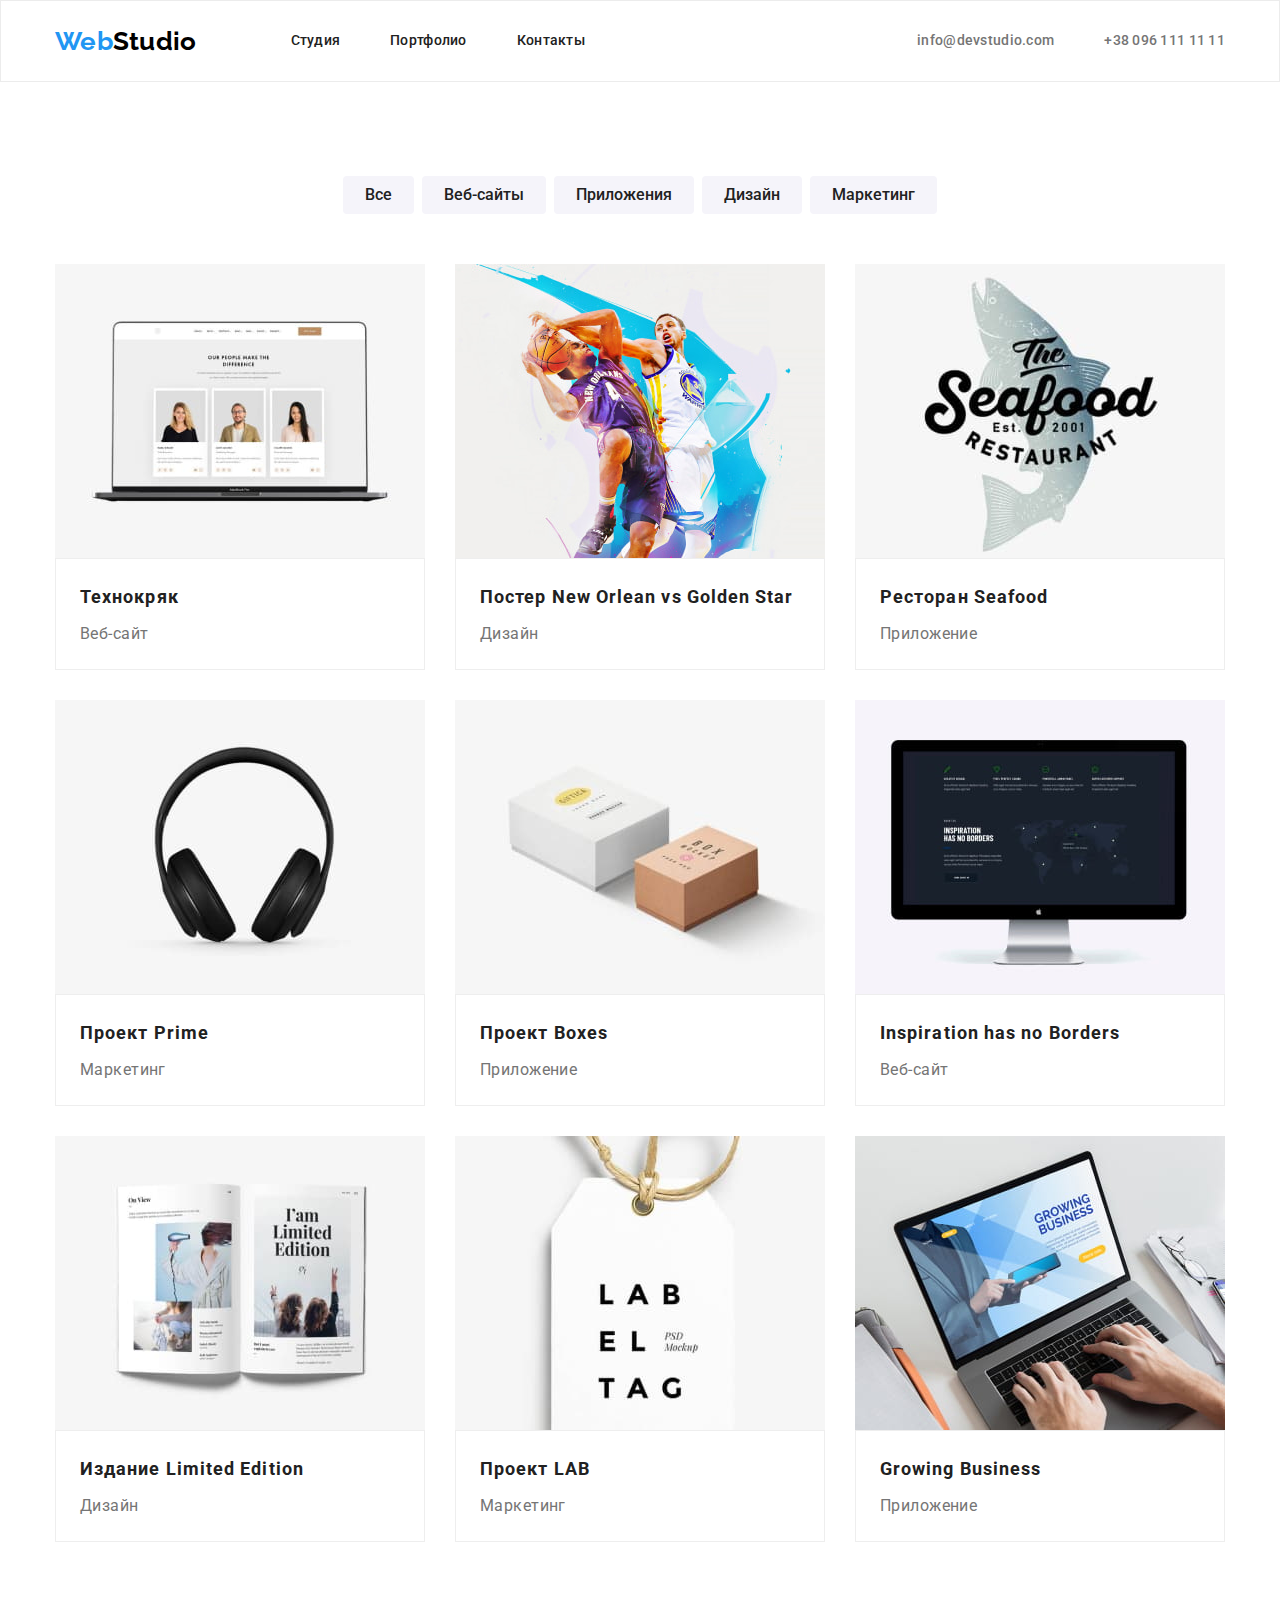
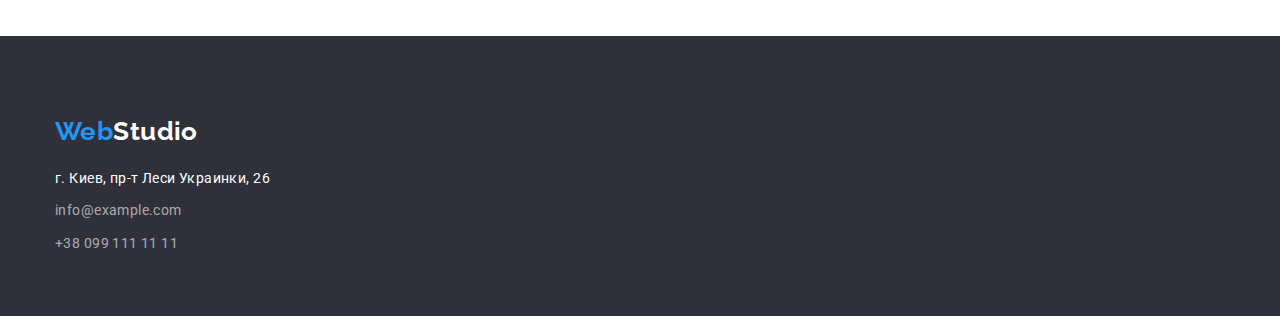
==== commit 669cdc19: "attempt1" ====
--- a/portfolio.html
+++ b/portfolio.html
@@ -5,7 +5,7 @@
     <meta http-equiv="X-UA-Compatible" content="IE=edge" />
     <meta name="viewport" content="width=device-width, initial-scale=1.0" />
     <title>Portfolio</title>
-    <link rel="stylesheet" href="./css/modern-normalise.css">
+    <link rel="stylesheet" href="./css/modern-normalise.css" />
     <link rel="stylesheet" href="./css/styles.css" />
     <link rel="preconnect" href="https://fonts.googleapis.com" />
     <link rel="preconnect" href="https://fonts.gstatic.com" crossorigin />
@@ -22,27 +22,34 @@
     <header class="header">
       <div class="container header-container">
         <nav class="nav">
-          <a href="./index.html" class="link logo">Web<span class="logo-black">Studio</span></a>
+          <a href="./index.html" class="link logo"
+            >Web<span class="logo-black">Studio</span></a
+          >
           <ul class="list nav-list">
             <li class="nav-item">
-              <a href="./index.html" class="link nav-link"
-                >Студия</a>
+              <a href="./index.html" class="link nav-link">Студия</a>
             </li>
-            <li class="nav-item"><a href="./portfolio.html" class="link nav-link">Портфолио</a></li>
-            <li class="nav-item"><a href="#address" class="link nav-link">Контакты</a></li>
+            <li class="nav-item">
+              <a href="./portfolio.html" class="link nav-link">Портфолио</a>
+            </li>
+            <li class="nav-item">
+              <a href="#address" class="link nav-link">Контакты</a>
+            </li>
           </ul>
         </nav>
         <ul class="list contact-info-header">
           <li class="contact-item">
             <a href="mailto:info@devstudio.com" class="link contact-link"
-          >info@devstudio.com</a>
+              >info@devstudio.com</a
+            >
           </li>
           <li class="contact-item">
-        <a href="tel:+380961111111" class="link contact-link">+38 096 111 11 11</a>
+            <a href="tel:+380961111111" class="link contact-link"
+              >+38 096 111 11 11</a
+            >
           </li>
         </ul>
       </div>
-      
     </header>
     <main>
       <section class="projects">
@@ -51,12 +58,14 @@
           <ul class="list filter-list">
             <li><button type="button" class="filter-btn">Все</button></li>
             <li><button type="button" class="filter-btn">Веб-сайты</button></li>
-            <li><button type="button" class="filter-btn">Приложения</button></li>
+            <li>
+              <button type="button" class="filter-btn">Приложения</button>
+            </li>
             <li><button type="button" class="filter-btn">Дизайн</button></li>
             <li><button type="button" class="filter-btn">Маркетинг</button></li>
           </ul>
-          <ul class="list project-list">
-            <li class="project-item">
+          <ul class="card-set list project-list ">
+            <li class="card-item">
               <a class="link project-link" href="">
                 <img src="./image/porf1.jpg" alt="" width="370" />
                 <div class="project-text">
@@ -65,16 +74,18 @@
                 </div>
               </a>
             </li>
-            <li class="project-item">
+            <li class="card-item">
               <a class="link project-link" href="">
                 <img src="./image/porf2.jpg" alt="" width="370" />
                 <div class="project-text">
-                  <h2 class="project-title">Постер New Orlean vs Golden Star</h2>
+                  <h2 class="project-title">
+                    Постер New Orlean vs Golden Star
+                  </h2>
                   <p class="project-type">Дизайн</p>
                 </div>
               </a>
             </li>
-            <li class="project-item">
+            <li class="card-item">
               <a class="link project-link" href="">
                 <img src="./image/porf3.jpg" alt="" width="370" />
                 <div class="project-text">
@@ -83,7 +94,7 @@
                 </div>
               </a>
             </li>
-            <li class="project-item">
+            <li class="card-item">
               <a class="link project-link" href="">
                 <img src="./image/porf4.jpg" alt="" width="370" />
                 <div class="project-text">
@@ -92,7 +103,7 @@
                 </div>
               </a>
             </li>
-            <li class="project-item">
+            <li class="card-item">
               <a class="link project-link" href="">
                 <img src="./image/porf5.jpg" alt="" width="370" />
                 <div class="project-text">
@@ -101,7 +112,7 @@
                 </div>
               </a>
             </li>
-            <li class="project-item">
+            <li class="card-item">
               <a class="link project-link" href="">
                 <img src="./image/porf6.jpg" alt="" width="370" />
                 <div class="project-text">
@@ -110,7 +121,7 @@
                 </div>
               </a>
             </li>
-            <li class="project-item">
+            <li class="card-item">
               <a class="link project-link" href="">
                 <img src="./image/porf7.jpg" alt="" width="370" />
                 <div class="project-text">
@@ -119,16 +130,16 @@
                 </div>
               </a>
             </li>
-            <li class="project-item">
+            <li class="card-item">
               <a class="link project-link" href="">
                 <img src="./image/porf8.jpg" alt="" width="370" />
                 <div class="project-text">
-                  <h2 class="project-title" >Проект LAB</h2>
+                  <h2 class="project-title">Проект LAB</h2>
                   <p class="project-type">Маркетинг</p>
                 </div>
               </a>
             </li>
-            <li class="project-item">
+            <li class="card-item">
               <a class="link project-link" href="">
                 <img src="./image/porf9.jpg" alt="" width="370" />
                 <div class="project-text">
@@ -138,28 +149,34 @@
               </a>
             </li>
           </ul>
-      </div>
+        </div>
       </section>
     </main>
     <footer class="footer">
       <div class="footer-container container">
         <a class="link logo" href="/"
-        >Web<span class="logo-white">Studio</span></a
-      >
+          >Web<span class="logo-white">Studio</span></a
+        >
         <address class="address" id="address">
           <ul class="list address-list">
             <li class="address-item">
-              <a class="link address-link map-address" href="https://goo.gl/maps/3LtNG3wYuNu2vfbj9" rel="noopener noreferrer nofollow" target="_blank"
+              <a
+                class="link address-link map-address"
+                href="https://goo.gl/maps/3LtNG3wYuNu2vfbj9"
+                rel="noopener noreferrer nofollow"
+                target="_blank"
                 >г. Киев, пр-т Леси Украинки, 26</a
               >
             </li>
             <li class="address-item">
-              <a class="link address-link" href="mailto:info@example.com" >
+              <a class="link address-link" href="mailto:info@example.com">
                 info@example.com</a
               >
             </li>
             <li class="address-item">
-              <a class="link address-link" href="tel:+380991111111" >+38 099 111 11 11</a>
+              <a class="link address-link" href="tel:+380991111111"
+                >+38 099 111 11 11</a
+              >
             </li>
           </ul>
         </address>
--- a/css/styles.css
+++ b/css/styles.css
@@ -6,8 +6,8 @@
   --white-color: #fff;
   --total-black: black;
   --transp-white: rgba(255, 255, 255, 0.6);
-  --white-bgrnd:#F5F4FA;
-  --border:#ECECEC;
+  --white-bgrnd: #f5f4fa;
+  --border: #ececec;
   --portfolio-border: #eee;
 }
 body {
@@ -16,20 +16,24 @@
   font-size: 14px;
   line-height: 1.71;
   letter-spacing: 0.03em;
-
-}
-
-h1,h2,h3,h4,p {
+}
+
+h1,
+h2,
+h3,
+h4,
+p {
   margin: 0;
 }
 
-ul,ol{
+ul,
+ol {
   padding: 0;
   margin: 0;
 }
-img{
-  display: block;
-  max-width: 100%;
+img {
+  display: block;
+  width: 100%;
   height: auto;
 }
 .link {
@@ -49,7 +53,7 @@
 .logo {
   display: block;
   padding-top: 20px;
-  padding-bottom: 20px; 
+  padding-bottom: 20px;
 
   color: var(--brand-color);
 
@@ -57,13 +61,10 @@
   font-weight: 700;
   font-size: 26px;
   line-height: 1.19;
-
-
 }
 
 .logo-black {
   color: var(--total-black);
-
 }
 .logo-white {
   color: var(--white-color);
@@ -84,19 +85,17 @@
 .hero {
   width: auto;
   padding-top: 200px;
-  padding-bottom: 200px; 
+  padding-bottom: 200px;
   background: var(--background);
-
 }
 .hero-title {
-  color: var(--white-color); 
+  color: var(--white-color);
   text-align: center;
   font-weight: 900;
   font-size: 44px;
   line-height: 1.36;
   letter-spacing: 0.06em;
   text-transform: uppercase;
- 
 }
 
 .order-btn {
@@ -157,9 +156,9 @@
 
   background-color: var(--white-color);
 
-  box-shadow: 0px 1px 3px rgba(0, 0, 0, 0.12), 0px 1px 1px rgba(0, 0, 0, 0.14), 0px 2px 1px rgba(0, 0, 0, 0.2);
+  box-shadow: 0px 1px 3px rgba(0, 0, 0, 0.12), 0px 1px 1px rgba(0, 0, 0, 0.14),
+    0px 2px 1px rgba(0, 0, 0, 0.2);
   border-radius: 0px 0px 4px 4px;
-  
 }
 .team-name {
   margin-top: 30px;
@@ -192,16 +191,20 @@
 .filter-list {
   display: flex;
   margin-left: auto;
-  margin-right: auto; 
+  margin-right: auto;
   gap: 8px;
   padding-bottom: 16px;
 }
 .project-list {
-  display: flex;
   margin-top: 34px;
+}
+.card-set {
+  display: flex;
   flex-wrap: wrap;
   gap: 30px;
-}
+  padding: 0;
+}
+
 .filter-btn {
   padding: 6px 22px;
   color: var(--black-color);
@@ -253,7 +256,6 @@
 }
 
 .activity-list {
-  width: 1170px;
   display: flex;
   gap: 30px;
   margin: 50px auto 0 auto;
@@ -273,7 +275,6 @@
   display: flex;
   align-items: center;
   gap: 50px;
-
 }
 .nav {
   display: flex;
@@ -287,10 +288,9 @@
   margin-left: auto;
 }
 
-.container{
+.container {
   width: 1200px;
   padding: 94px 15px;
-
   margin-left: auto;
   margin-right: auto;
 }
@@ -299,14 +299,13 @@
   align-items: center;
   padding-top: 0;
   padding-bottom: 0;
-
 }
 .nav-link {
   display: block;
   padding-top: 32px;
   padding-bottom: 32px;
 }
-.contact-link{
+.contact-link {
   display: block;
   padding-bottom: 32px;
   padding-top: 32px;
@@ -321,11 +320,8 @@
   flex-direction: column;
   gap: 9px;
 }
-.project-item {
+.project-text {
   background: var(--white-color);
   border: 1px solid var(--portfolio-border);
-  width: 370px;
-}
-.project-text {
   padding: 20px 24px;
-}+}
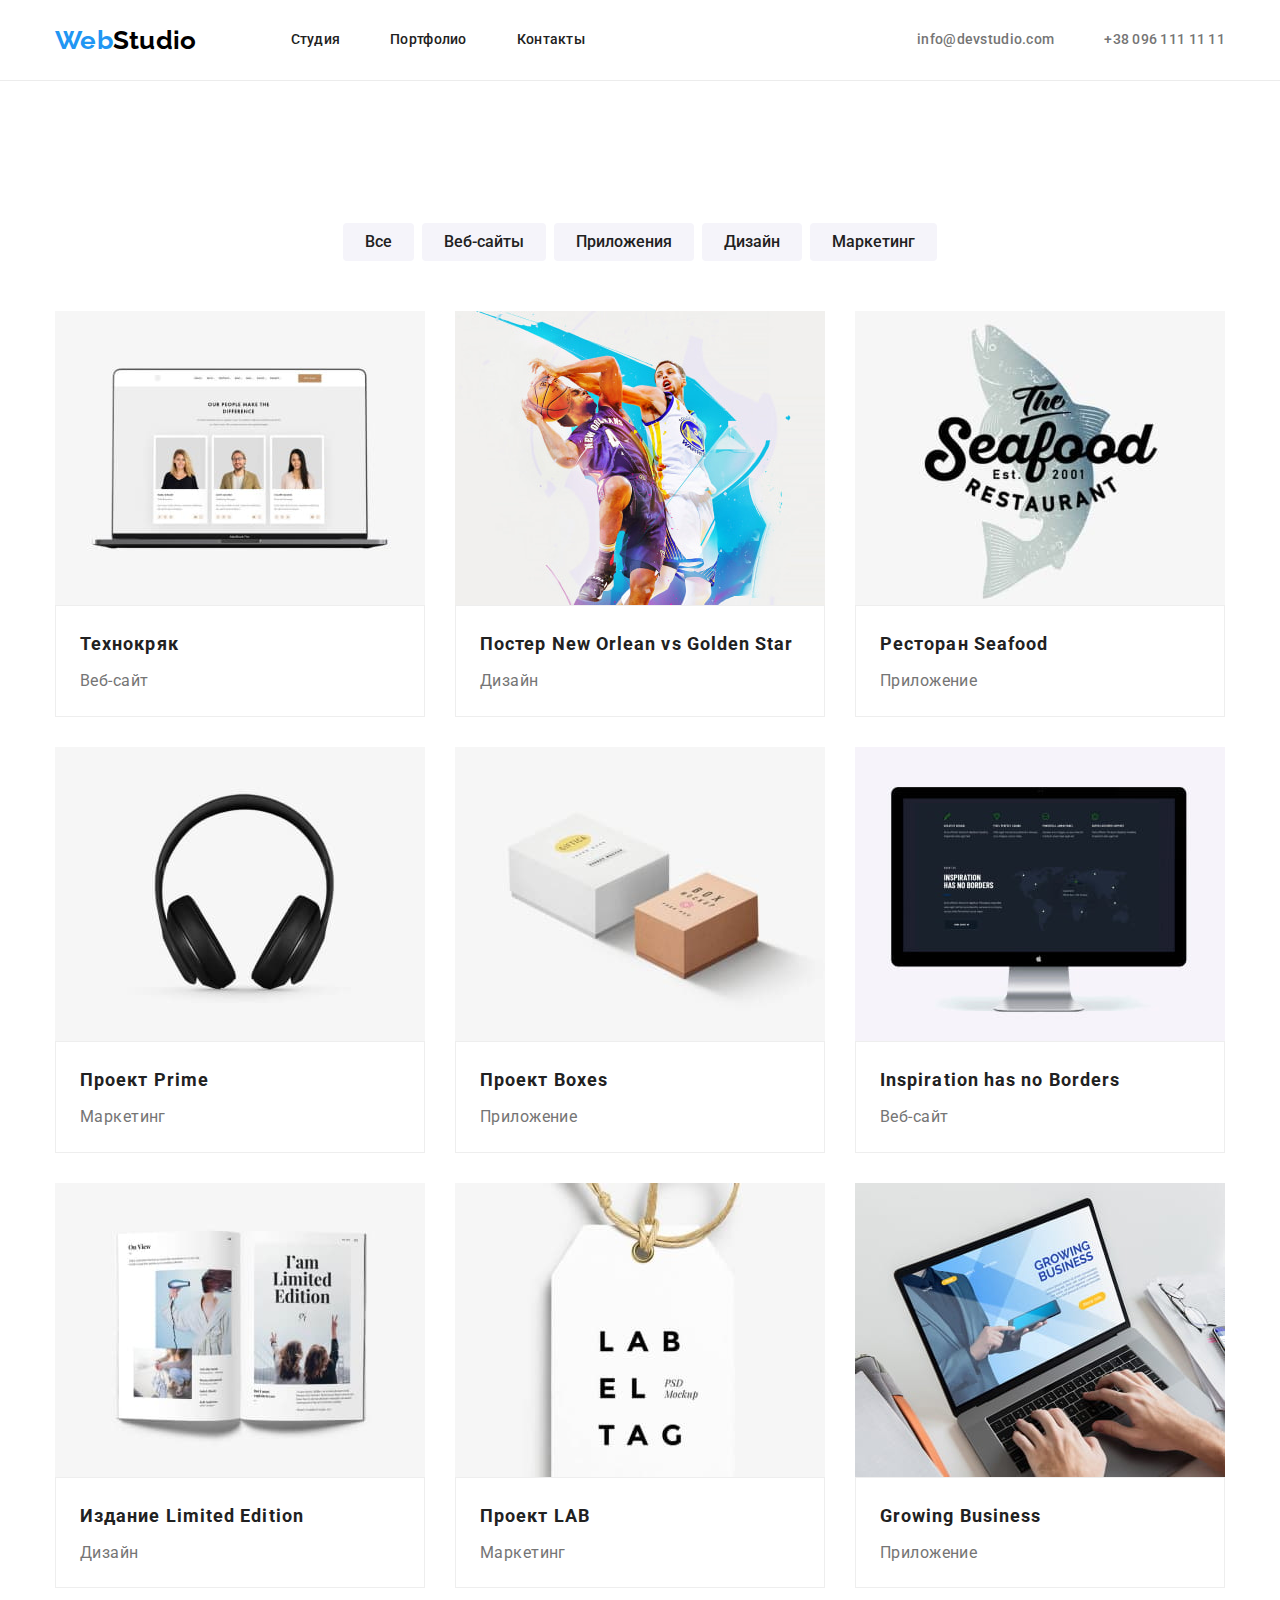
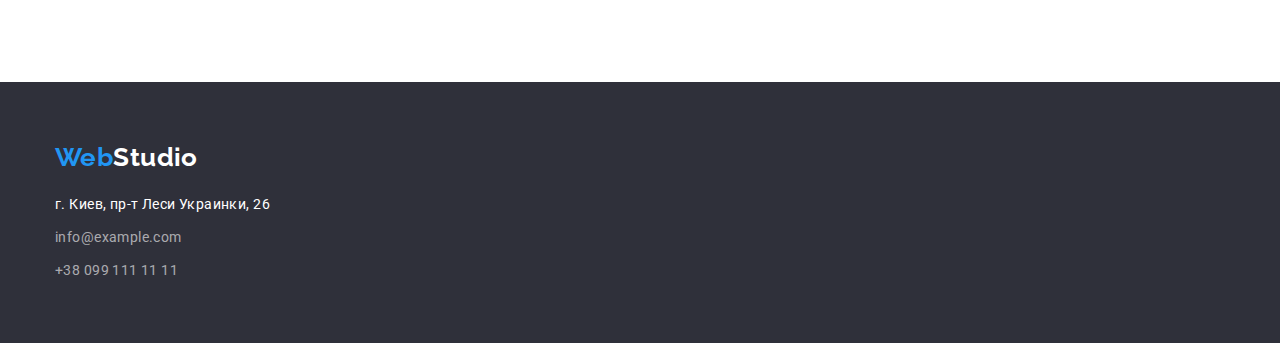
==== commit ac5a9022: "33" ====
--- a/portfolio.html
+++ b/portfolio.html
@@ -52,7 +52,7 @@
       </div>
     </header>
     <main>
-      <section class="projects">
+      <section class="section projects">
         <div class="container project-container">
           <h1 class="hidden-title">Наши проекты</h1>
           <ul class="list filter-list">
--- a/css/styles.css
+++ b/css/styles.css
@@ -48,12 +48,10 @@
   font-weight: 500;
   line-height: 1.14;
   letter-spacing: 0.02em;
-  border: 1px solid var(--border);
+  border-bottom: 1px solid var(--border);
 }
 .logo {
   display: block;
-  padding-top: 20px;
-  padding-bottom: 20px;
 
   color: var(--brand-color);
 
@@ -83,7 +81,6 @@
 }
 
 .hero {
-  width: auto;
   padding-top: 200px;
   padding-bottom: 200px;
   background: var(--background);
@@ -96,13 +93,14 @@
   line-height: 1.36;
   letter-spacing: 0.06em;
   text-transform: uppercase;
+  margin-bottom: 30px;
 }
 
 .order-btn {
   display: block;
   margin-left: auto;
   margin-right: auto;
-  margin-top: 30px;
+ 
 
   color: var(--white-color);
 
@@ -123,7 +121,7 @@
 }
 
 .hidden-title {
-  display: none;
+  visibility: hidden;
 }
 
 .characteristic-title {
@@ -131,14 +129,13 @@
   font-size: 14px;
   line-height: 1.14;
   text-transform: uppercase;
-}
-
-.characteristic-text {
-  margin-top: 10px;
-}
-
-.activity-title {
-  margin-top: -94px;
+  margin-bottom: 10px;
+}
+
+
+
+.section.activity {
+  padding-top: 0;
 }
 
 .section-title {
@@ -147,6 +144,7 @@
   font-weight: 700;
   font-size: 36px;
   line-height: 1.17;
+  margin-bottom: 50px;
 }
 .team-item {
   display: flex;
@@ -202,7 +200,6 @@
   display: flex;
   flex-wrap: wrap;
   gap: 30px;
-  padding: 0;
 }
 
 .filter-btn {
@@ -241,6 +238,7 @@
 
 address {
   font-style: normal;
+  margin-top: 20px;
 }
 
 .map-address {
@@ -252,7 +250,7 @@
   gap: 30px;
 }
 .characteristic-item {
-  width: 270px;
+  width: calc((100%-90px)/4);
 }
 
 .activity-list {
@@ -290,15 +288,14 @@
 
 .container {
   width: 1200px;
-  padding: 94px 15px;
+  padding-right: 15px;
+  padding-left: 15px;
   margin-left: auto;
   margin-right: auto;
 }
 .header-container {
   display: flex;
   align-items: center;
-  padding-top: 0;
-  padding-bottom: 0;
 }
 .nav-link {
   display: block;
@@ -325,3 +322,14 @@
   border: 1px solid var(--portfolio-border);
   padding: 20px 24px;
 }
+
+.section {
+  padding-top: 94px;
+  padding-bottom: 94px;
+}
+.activity-item {
+  width: calc((100%-60px)/3);
+}
+.team-item {
+  width: calc((100%-90px)/4);
+}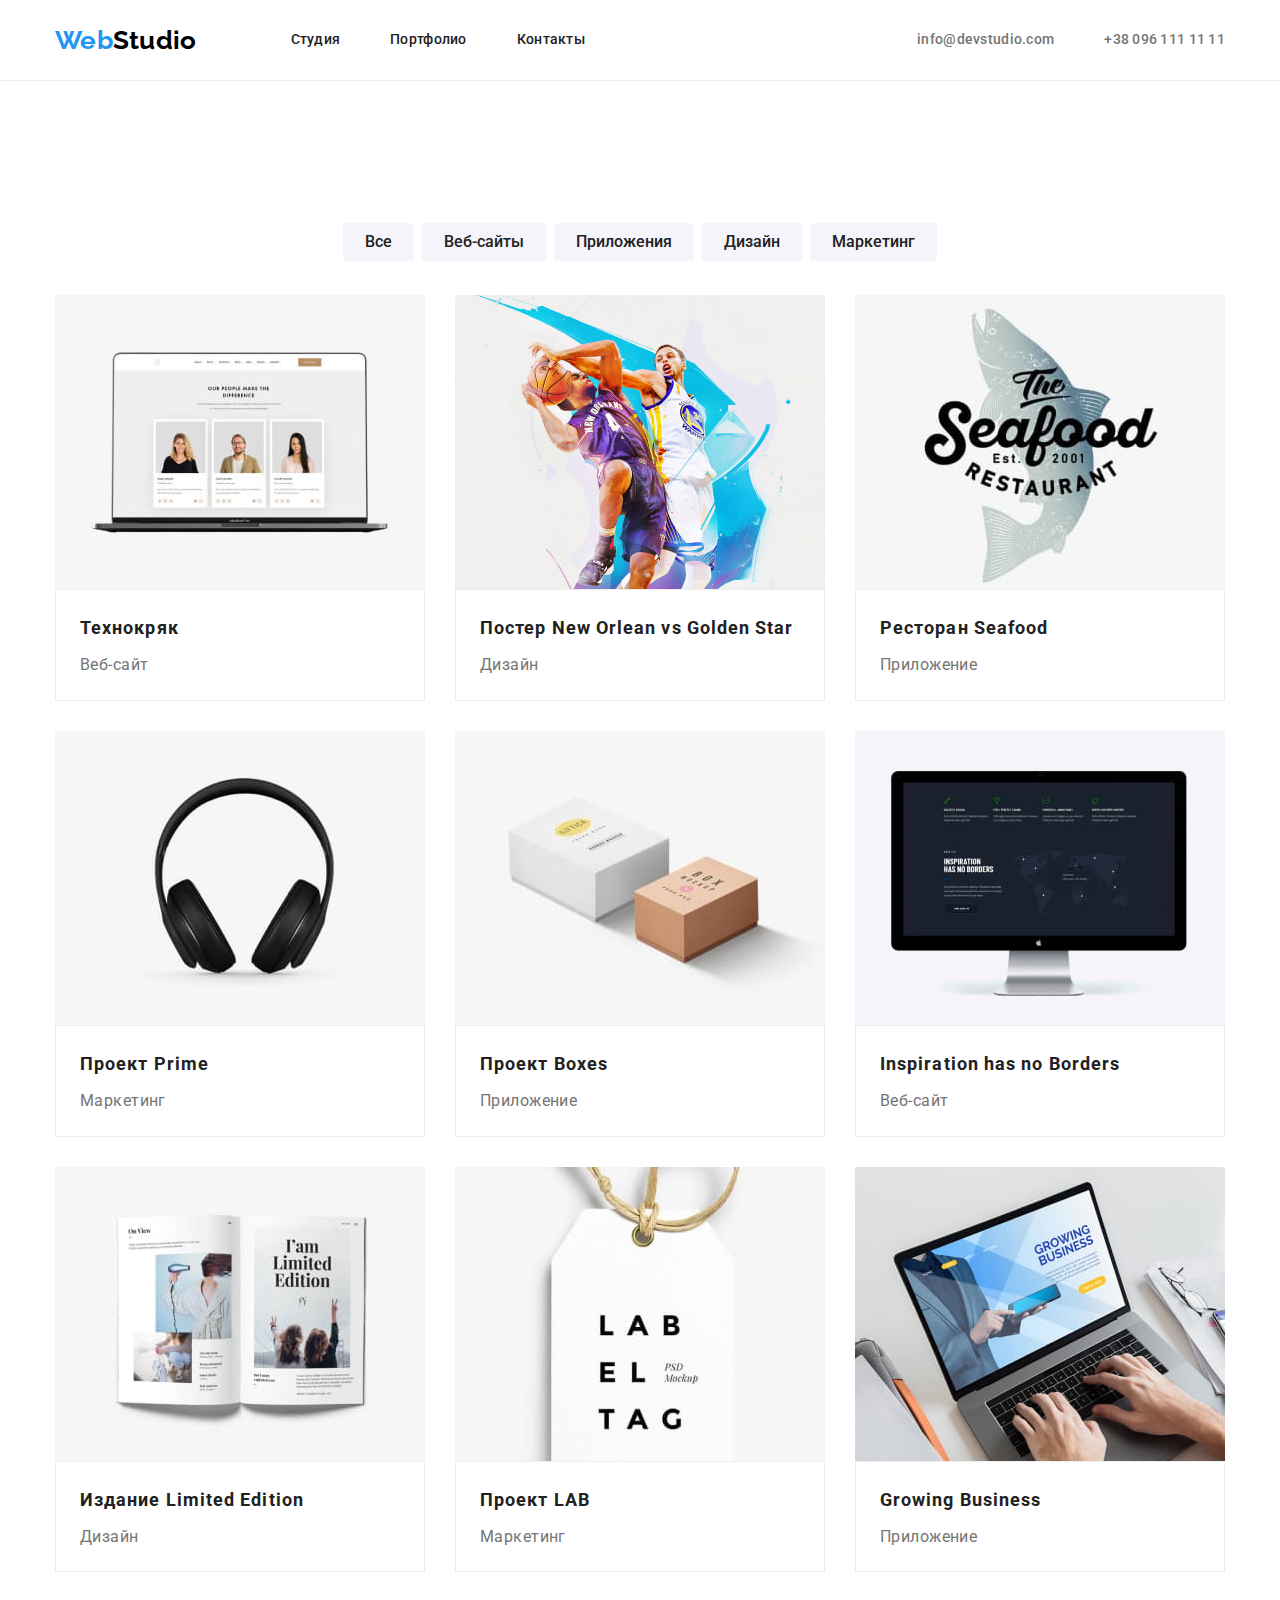
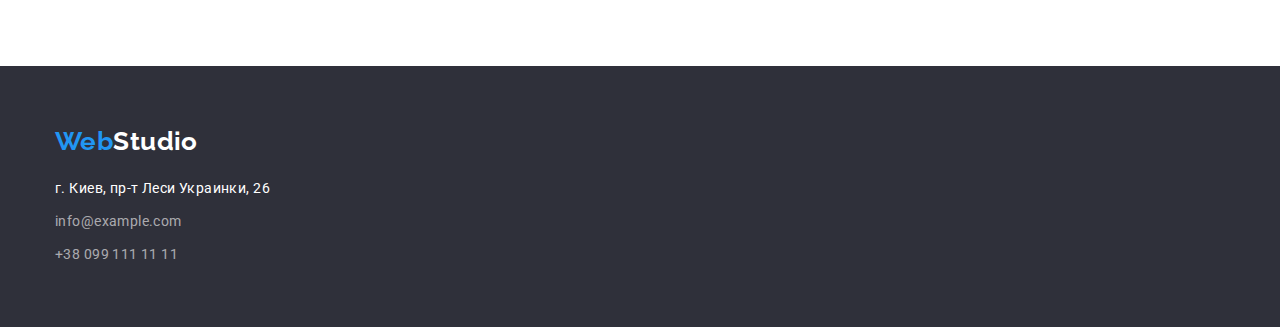
==== commit f34d97ae: "4" ====
--- a/portfolio.html
+++ b/portfolio.html
@@ -65,7 +65,7 @@
             <li><button type="button" class="filter-btn">Маркетинг</button></li>
           </ul>
           <ul class="card-set list project-list ">
-            <li class="card-item">
+            <li class="project-item">
               <a class="link project-link" href="">
                 <img src="./image/porf1.jpg" alt="" width="370" />
                 <div class="project-text">
@@ -74,7 +74,7 @@
                 </div>
               </a>
             </li>
-            <li class="card-item">
+            <li class="project-item">
               <a class="link project-link" href="">
                 <img src="./image/porf2.jpg" alt="" width="370" />
                 <div class="project-text">
@@ -85,7 +85,7 @@
                 </div>
               </a>
             </li>
-            <li class="card-item">
+            <li class="project-item">
               <a class="link project-link" href="">
                 <img src="./image/porf3.jpg" alt="" width="370" />
                 <div class="project-text">
@@ -94,7 +94,7 @@
                 </div>
               </a>
             </li>
-            <li class="card-item">
+            <li class="project-item">
               <a class="link project-link" href="">
                 <img src="./image/porf4.jpg" alt="" width="370" />
                 <div class="project-text">
@@ -103,7 +103,7 @@
                 </div>
               </a>
             </li>
-            <li class="card-item">
+            <li class="project-item">
               <a class="link project-link" href="">
                 <img src="./image/porf5.jpg" alt="" width="370" />
                 <div class="project-text">
@@ -112,7 +112,7 @@
                 </div>
               </a>
             </li>
-            <li class="card-item">
+            <li class="project-item">
               <a class="link project-link" href="">
                 <img src="./image/porf6.jpg" alt="" width="370" />
                 <div class="project-text">
@@ -121,7 +121,7 @@
                 </div>
               </a>
             </li>
-            <li class="card-item">
+            <li class="project-item">
               <a class="link project-link" href="">
                 <img src="./image/porf7.jpg" alt="" width="370" />
                 <div class="project-text">
@@ -130,7 +130,7 @@
                 </div>
               </a>
             </li>
-            <li class="card-item">
+            <li class="project-item">
               <a class="link project-link" href="">
                 <img src="./image/porf8.jpg" alt="" width="370" />
                 <div class="project-text">
@@ -139,7 +139,7 @@
                 </div>
               </a>
             </li>
-            <li class="card-item">
+            <li class="project-item">
               <a class="link project-link" href="">
                 <img src="./image/porf9.jpg" alt="" width="370" />
                 <div class="project-text">
--- a/css/styles.css
+++ b/css/styles.css
@@ -160,6 +160,7 @@
 }
 .team-name {
   margin-top: 30px;
+  margin-bottom: 10px;
   color: var(--black-color);
 
   font-weight: 500;
@@ -168,13 +169,15 @@
 }
 
 .team-role {
-  margin-top: 10px;
+
   font-size: 16px;
   line-height: 1.18;
 }
 
 .footer {
   background: var(--background);
+  padding-top: 60px;
+  padding-bottom: 60px;
 }
 
 .address-link {
@@ -188,13 +191,12 @@
 
 .filter-list {
   display: flex;
-  margin-left: auto;
-  margin-right: auto;
+  justify-content: center;
   gap: 8px;
-  padding-bottom: 16px;
+  margin-bottom: 34px;
 }
 .project-list {
-  margin-top: 34px;
+
 }
 .card-set {
   display: flex;
@@ -223,6 +225,7 @@
 }
 
 .project-title {
+  margin-bottom: 4px;
   color: var(--black-color);
 
   font-weight: 700;
@@ -231,7 +234,7 @@
   letter-spacing: 0.06em;
 }
 .project-type {
-  margin-top: 4px;
+ 
   font-size: 16px;
   line-height: 1.87;
 }
@@ -253,11 +256,7 @@
   width: calc((100%-90px)/4);
 }
 
-.activity-list {
-  display: flex;
-  gap: 30px;
-  margin: 50px auto 0 auto;
-}
+
 
 .team {
   background-color: var(--white-bgrnd);
@@ -308,8 +307,7 @@
   padding-top: 32px;
 }
 .footer-container {
-  padding-top: 60px;
-  padding-bottom: 60px;
+
 }
 
 .address-list {
@@ -332,4 +330,7 @@
 }
 .team-item {
   width: calc((100%-90px)/4);
+}
+.project-item{
+  width: ((100%-90px)/3);
 }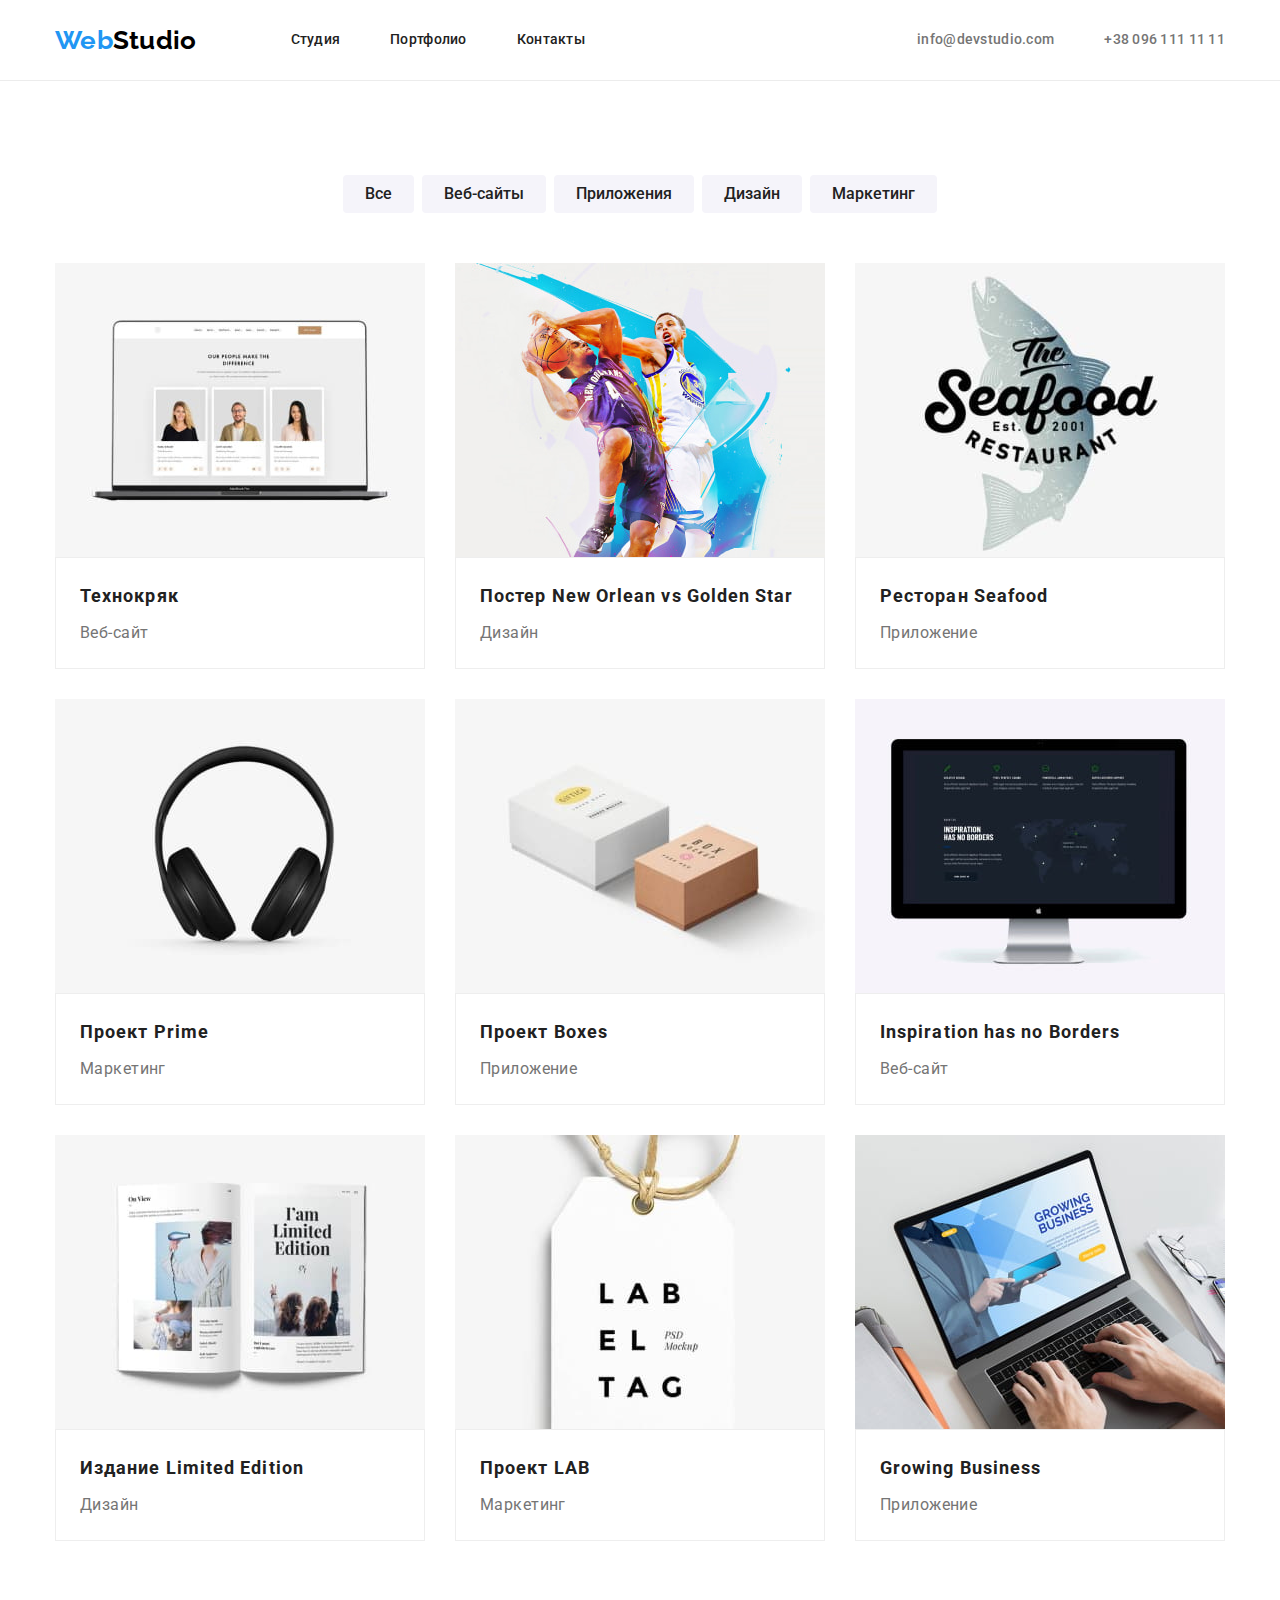
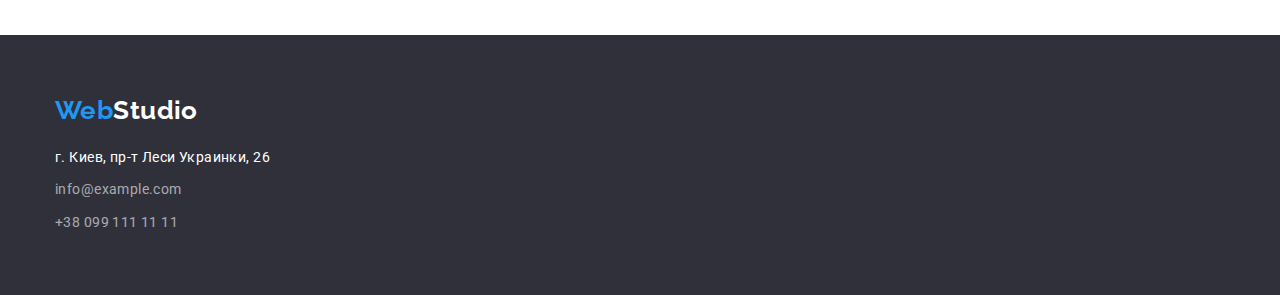
==== commit 6ba512ec: "last attempt" ====
--- a/portfolio.html
+++ b/portfolio.html
@@ -154,7 +154,7 @@
     </main>
     <footer class="footer">
       <div class="footer-container container">
-        <a class="link logo" href="/"
+        <a class="link logo logo-footer" href="/"
           >Web<span class="logo-white">Studio</span></a
         >
         <address class="address" id="address">
--- a/css/styles.css
+++ b/css/styles.css
@@ -121,7 +121,16 @@
 }
 
 .hidden-title {
-  visibility: hidden;
+  position: absolute; 
+  width: 1px; 
+  height: 1px; 
+  margin: -1px; 
+  border: 0; 
+  padding: 0; 
+  white-space: nowrap; 
+  clip-path: inset(100%); 
+  clip: rect(0 0 0 0); 
+  overflow: hidden;
 }
 
 .characteristic-title {
@@ -146,11 +155,15 @@
   line-height: 1.17;
   margin-bottom: 50px;
 }
+
+.team-img {
+  margin-bottom: 30px;
+}
+
 .team-item {
-  display: flex;
-  flex-direction: column;
-  align-items: center;
   padding-bottom: 30px;
+  width: calc((100% - 90px) / 4);
+  text-align: center;
 
   background-color: var(--white-color);
 
@@ -159,7 +172,7 @@
   border-radius: 0px 0px 4px 4px;
 }
 .team-name {
-  margin-top: 30px;
+
   margin-bottom: 10px;
   color: var(--black-color);
 
@@ -184,20 +197,14 @@
   color: var(--transp-white);
 }
 
-.project-container {
-  display: flex;
-  flex-direction: column;
-}
 
 .filter-list {
   display: flex;
   justify-content: center;
   gap: 8px;
-  margin-bottom: 34px;
-}
-.project-list {
-
-}
+  margin-bottom: 50px;
+}
+
 .card-set {
   display: flex;
   flex-wrap: wrap;
@@ -239,21 +246,21 @@
   line-height: 1.87;
 }
 
+.logo-footer {
+  margin-bottom: 20px;
+}
+
 address {
   font-style: normal;
-  margin-top: 20px;
 }
 
 .map-address {
   color: var(--white-color);
 }
 
-.characteristic-list {
-  display: flex;
-  gap: 30px;
-}
+
 .characteristic-item {
-  width: calc((100%-90px)/4);
+  width: calc((100% - 90px) / 4);
 }
 
 
@@ -263,9 +270,7 @@
 }
 
 .team-list {
-  display: flex;
   margin-top: 50px;
-  gap: 30px;
 }
 
 .nav-list {
@@ -306,9 +311,7 @@
   padding-bottom: 32px;
   padding-top: 32px;
 }
-.footer-container {
-
-}
+
 
 .address-list {
   display: flex;
@@ -326,11 +329,13 @@
   padding-bottom: 94px;
 }
 .activity-item {
-  width: calc((100%-60px)/3);
-}
-.team-item {
-  width: calc((100%-90px)/4);
-}
+  width: calc((100% - 60px) / 3);
+}
+
 .project-item{
-  width: ((100%-90px)/3);
+  width: ((100% - 90px) / 3);
+}
+
+.card-item {
+  flex-basis: calc((100% - 90px) / 3) ;
 }